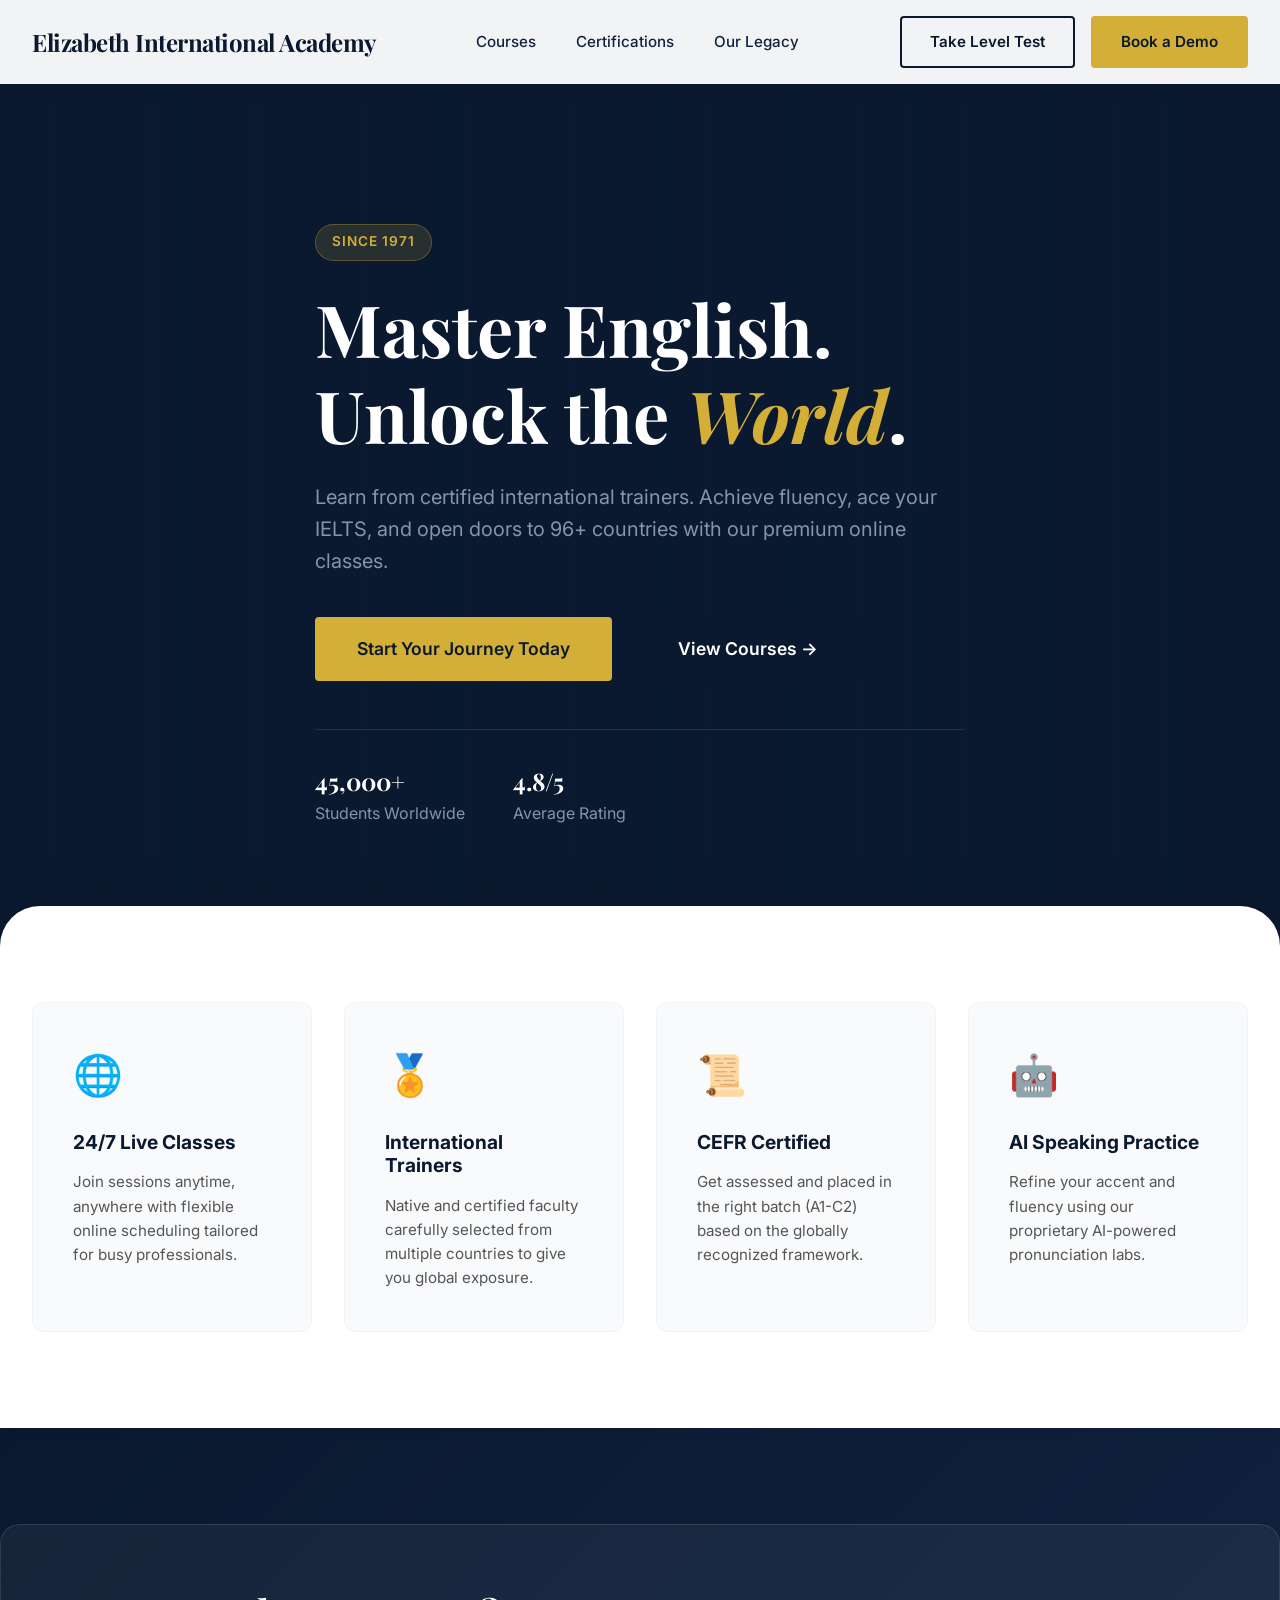
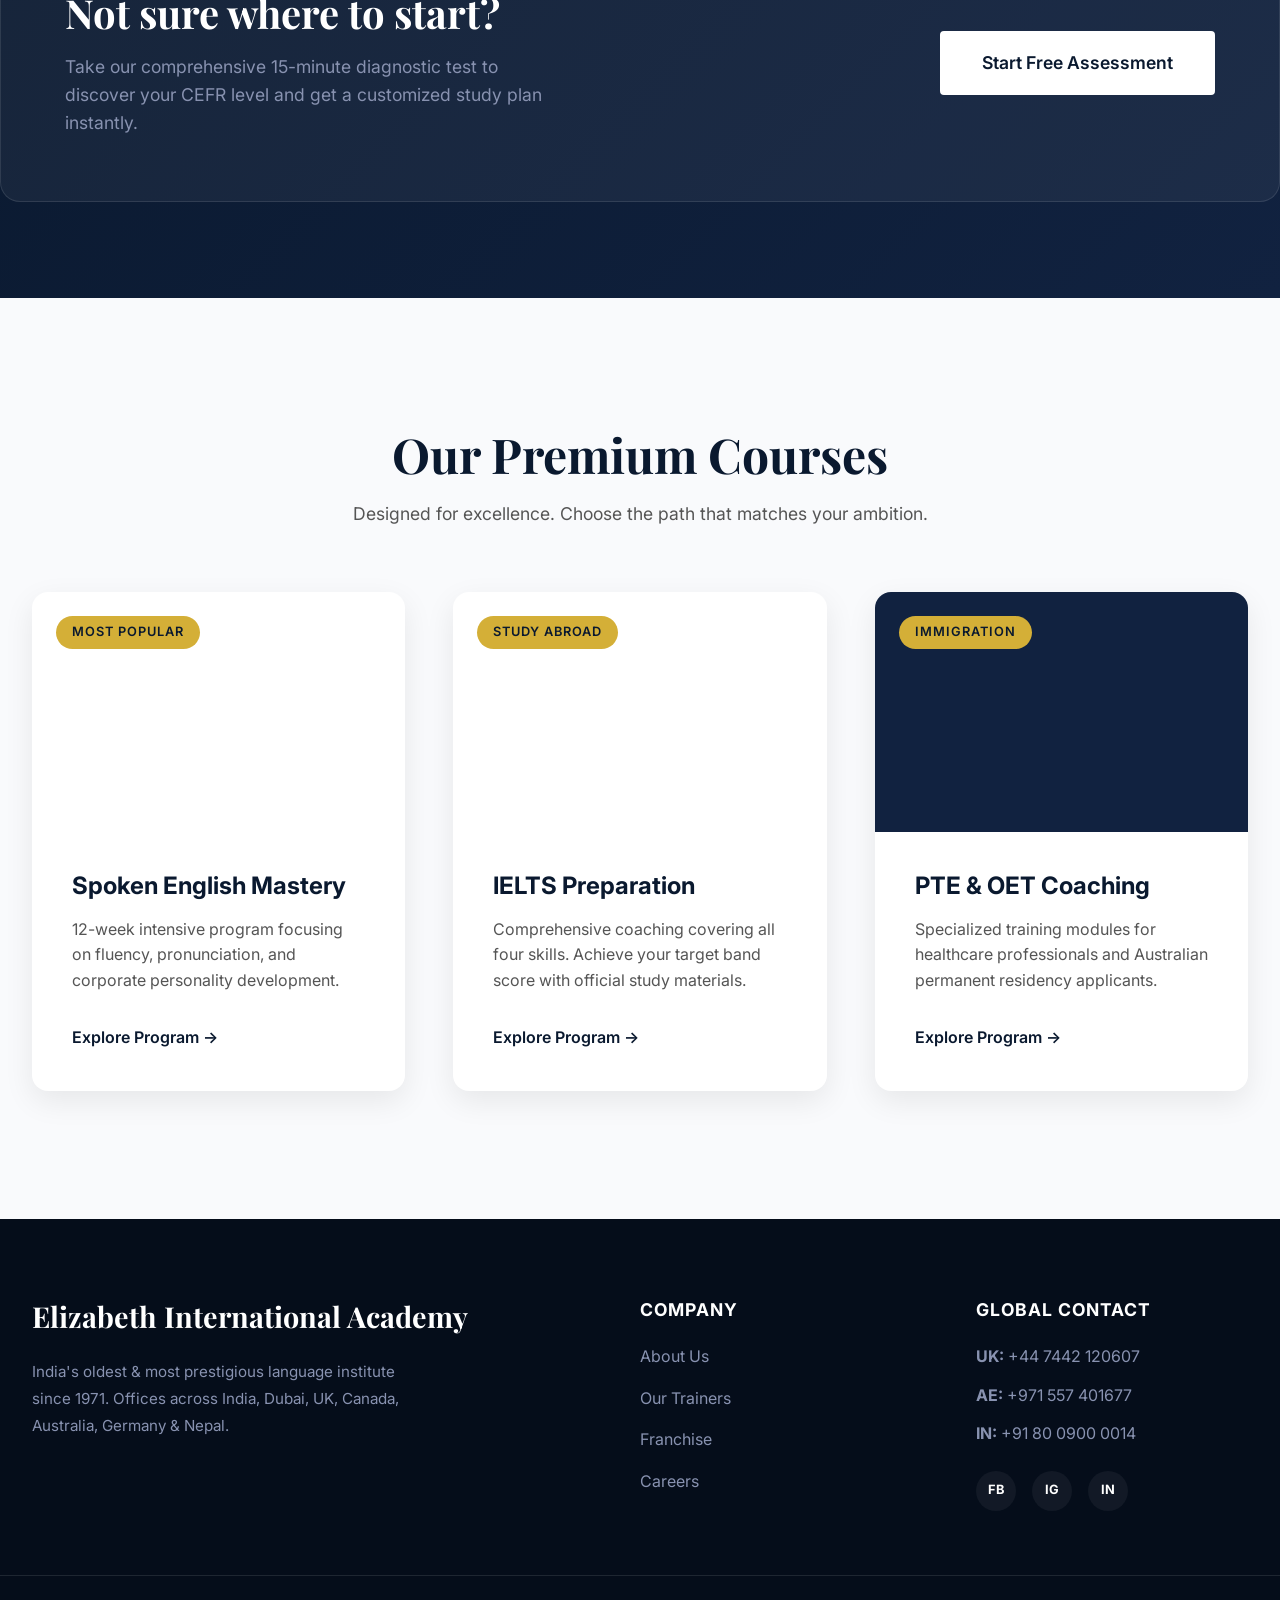
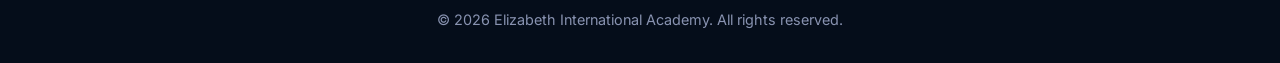
==== index.html @ a966bd49 "Add files via upload" ====
<!DOCTYPE html>
<html lang="en">
<head>
    <meta charset="UTF-8">
    <meta name="viewport" content="width=device-width, initial-scale=1.0">
    <title>Elizabeth International Academy - Premium Spoken English & IELTS</title>
    <meta name="description" content="Join India's oldest and finest language school chain since 1971. Prepare for IELTS, PTE, and spoken English with certified international trainers.">
    <link rel="preconnect" href="https://fonts.googleapis.com">
    <link rel="preconnect" href="https://fonts.gstatic.com" crossorigin>
    <link href="https://fonts.googleapis.com/css2?family=Inter:wght@400;500;600;700&family=Playfair+Display:ital,wght@0,600;0,700;1,600&display=swap" rel="stylesheet">
    <link rel="stylesheet" href="style.css">
</head>
<body>
    <!-- Navigation -->
    <header id="main-header" class="header">
        <div class="container nav-container">
            <div class="logo">
                <img src="assets/images/logo.jpeg" alt="Elizabeth International Academy Logo" class="brand-logo" onerror="this.style.display='none'">
                <h1>Elizabeth International Academy</h1>
            </div>
            <nav class="main-nav">
                <ul>
                    <li><a href="#courses">Courses</a></li>
                    <li><a href="#certifications">Certifications</a></li>
                    <li><a href="#about">Our Legacy</a></li>
                </ul>
            </nav>
            <div class="nav-actions">
                <a href="#level-test" class="btn btn-outline">Take Level Test</a>
                <a href="#book-demo" class="btn btn-primary">Book a Demo</a>
                <button class="mobile-toggle" id="mobile-toggle" aria-label="Toggle Menu">
                    <span></span><span></span><span></span>
                </button>
            </div>
        </div>
    </header>

    <!-- Hero Section -->
    <section class="hero" id="home">
        <div class="hero-bg"></div>
        <div class="container hero-content">
            <div class="hero-text-box">
                <span class="badge">Since 1971</span>
                <h2 class="hero-title">Master English.<br>Unlock the <em>World</em>.</h2>
                <p class="hero-subtitle">Learn from certified international trainers. Achieve fluency, ace your IELTS, and open doors to 96+ countries with our premium online classes.</p>
                <div class="hero-cta-group">
                    <a href="#book-demo" class="btn btn-primary btn-large">Start Your Journey Today</a>
                    <a href="#courses" class="btn btn-secondary btn-large">View Courses &rarr;</a>
                </div>
                <div class="hero-trust">
                    <div class="trust-item"><strong>45,000+</strong> Students Worldwide</div>
                    <div class="trust-item"><strong>4.8/5</strong> Average Rating</div>
                </div>
            </div>
        </div>
    </section>

    <!-- Features / Methodology -->
    <section class="features">
        <div class="container">
            <div class="features-grid">
                <div class="feature-card">
                    <div class="feature-icon">🌐</div>
                    <h3>24/7 Live Classes</h3>
                    <p>Join sessions anytime, anywhere with flexible online scheduling tailored for busy professionals.</p>
                </div>
                <div class="feature-card">
                    <div class="feature-icon">🏅</div>
                    <h3>International Trainers</h3>
                    <p>Native and certified faculty carefully selected from multiple countries to give you global exposure.</p>
                </div>
                <div class="feature-card">
                    <div class="feature-icon">📜</div>
                    <h3>CEFR Certified</h3>
                    <p>Get assessed and placed in the right batch (A1-C2) based on the globally recognized framework.</p>
                </div>
                <div class="feature-card">
                    <div class="feature-icon">🤖</div>
                    <h3>AI Speaking Practice</h3>
                    <p>Refine your accent and fluency using our proprietary AI-powered pronunciation labs.</p>
                </div>
            </div>
        </div>
    </section>

    <!-- Lead Funnel: Level Test -->
    <section class="funnel-section" id="level-test">
        <div class="container funnel-container">
            <div class="funnel-text">
                <h2>Not sure where to start?</h2>
                <p>Take our comprehensive 15-minute diagnostic test to discover your CEFR level and get a customized study plan instantly.</p>
            </div>
            <div class="funnel-action">
                <a href="#test" class="btn btn-white btn-large">Start Free Assessment</a>
            </div>
        </div>
    </section>

    <!-- Course Catalog -->
    <section class="courses" id="courses">
        <div class="container">
            <div class="section-header">
                <h2>Our Premium Courses</h2>
                <p>Designed for excellence. Choose the path that matches your ambition.</p>
            </div>
            <div class="course-grid">
                <!-- Course 1 -->
                <article class="course-card">
                    <div class="course-image pte-img">
                        <div class="course-tag">Most Popular</div>
                    </div>
                    <div class="course-content">
                        <h3>Spoken English Mastery</h3>
                        <p>12-week intensive program focusing on fluency, pronunciation, and corporate personality development.</p>
                        <a href="#enroll" class="course-link">Explore Program &rarr;</a>
                    </div>
                </article>
                <!-- Course 2 -->
                <article class="course-card">
                    <div class="course-image ielts-img">
                        <div class="course-tag">Study Abroad</div>
                    </div>
                    <div class="course-content">
                        <h3>IELTS Preparation</h3>
                        <p>Comprehensive coaching covering all four skills. Achieve your target band score with official study materials.</p>
                        <a href="#enroll" class="course-link">Explore Program &rarr;</a>
                    </div>
                </article>
                <!-- Course 3 -->
                <article class="course-card">
                    <div class="course-image" style="background-color: var(--color-navy-light);">
                        <div class="course-tag">Immigration</div>
                    </div>
                    <div class="course-content">
                        <h3>PTE & OET Coaching</h3>
                        <p>Specialized training modules for healthcare professionals and Australian permanent residency applicants.</p>
                        <a href="#enroll" class="course-link">Explore Program &rarr;</a>
                    </div>
                </article>
            </div>
        </div>
    </section>

    <!-- Footer -->
    <footer class="main-footer">
        <div class="container footer-grid">
            <div class="footer-brand">
                <img src="assets/images/logo.jpeg" alt="Elizabeth International Academy Logo" class="brand-logo footer-logo" onerror="this.style.display='none'">
                <h2>Elizabeth International Academy</h2>
                <p>India's oldest & most prestigious language institute since 1971. Offices across India, Dubai, UK, Canada, Australia, Germany & Nepal.</p>
            </div>
            <div class="footer-links">
                <h4>Company</h4>
                <ul>
                    <li><a href="#">About Us</a></li>
                    <li><a href="#">Our Trainers</a></li>
                    <li><a href="#">Franchise</a></li>
                    <li><a href="#">Careers</a></li>
                </ul>
            </div>
            <div class="footer-contact">
                <h4>Global Contact</h4>
                <p><strong>UK:</strong> +44 7442 120607</p>
                <p><strong>AE:</strong> +971 557 401677</p>
                <p><strong>IN:</strong> +91 80 0900 0014</p>
                <div class="social-links">
                    <a href="#" aria-label="Facebook">fb</a>
                    <a href="#" aria-label="Instagram">ig</a>
                    <a href="#" aria-label="LinkedIn">in</a>
                </div>
            </div>
        </div>
        <div class="container footer-bottom">
            <p>&copy; 2026 Elizabeth International Academy. All rights reserved.</p>
        </div>
    </footer>

    <script src="script.js"></script>
</body>
</html>
---- style.css ----
/* Design System & CSS Variables */
:root {
    /* Color Palette */
    --color-navy: #0A192F;
    --color-navy-light: #112240;
    --color-gold: #D4AF37;
    --color-gold-hover: #E5C354;
    --color-white: #FFFFFF;
    --color-offwhite: #F9FAFC;
    --color-gray: #8892B0;
    --color-text: #333333;
    
    /* Typography */
    --font-heading: 'Playfair Display', serif;
    --font-body: 'Inter', sans-serif;
    
    /* Effects */
    --shadow-soft: 0 10px 30px rgba(0, 0, 0, 0.08);
    --shadow-hover: 0 20px 40px rgba(0, 0, 0, 0.12);
    --transition: all 0.3s cubic-bezier(0.25, 0.8, 0.25, 1);
}

/* Reset */
* { margin: 0; padding: 0; box-sizing: border-box; }

html { scroll-behavior: smooth; }

body {
    font-family: var(--font-body);
    color: var(--color-text);
    background-color: var(--color-offwhite);
    line-height: 1.6;
    overflow-x: hidden;
}

h1, h2, h3, h4 {
    font-family: var(--font-heading);
    color: var(--color-navy);
    line-height: 1.2;
}

ul { list-style: none; }
a { text-decoration: none; color: inherit; transition: var(--transition); }

.container {
    max-width: 1280px;
    margin: 0 auto;
    padding: 0 2rem;
}

/* Utilities */
.btn {
    display: inline-block;
    padding: 0.75rem 1.75rem;
    font-weight: 600;
    font-size: 0.95rem;
    border-radius: 4px;
    cursor: pointer;
    text-align: center;
    transition: var(--transition);
}

.btn-primary { background-color: var(--color-gold); color: var(--color-navy); border: 2px solid var(--color-gold); }
.btn-primary:hover { background-color: var(--color-gold-hover); transform: translateY(-2px); box-shadow: 0 6px 15px rgba(212, 175, 55, 0.3); }

.btn-outline { background: transparent; color: var(--color-navy); border: 2px solid var(--color-navy); }
.btn-outline:hover { background: var(--color-navy); color: var(--color-white); }

.btn-secondary { background: var(--color-navy); color: var(--color-white); border: 2px solid var(--color-navy); }
.btn-secondary:hover { background: var(--color-navy-light); transform: translateY(-2px); }

.btn-white { background: var(--color-white); color: var(--color-navy); border: 2px solid var(--color-white); }
.btn-white:hover { background: transparent; color: var(--color-white); }

.btn-large { padding: 1rem 2.5rem; font-size: 1.1rem; }

span.dot { color: var(--color-gold); }

/* Header */
.header {
    background-color: rgba(255, 255, 255, 0.95);
    backdrop-filter: blur(10px);
    position: fixed;
    width: 100%;
    top: 0;
    z-index: 1000;
    box-shadow: 0 2px 20px rgba(0,0,0,0.05);
    padding: 1rem 0;
    transition: var(--transition);
}

.header.scrolled { padding: 0.5rem 0; }

.nav-container { display: flex; justify-content: space-between; align-items: center; }
.logo { display: flex; align-items: center; gap: 10px; }
.brand-logo { max-height: 50px; width: auto; object-fit: contain; }
.logo h1 { font-size: 1.5rem; font-family: var(--font-heading); margin: 0; letter-spacing: -0.5px;}

.footer-logo { max-height: 60px; margin-bottom: 1rem; filter: brightness(0) invert(1); }


.main-nav ul { display: flex; gap: 2.5rem; }
.main-nav a { font-weight: 500; font-size: 0.95rem; color: var(--color-navy-light); position: relative; }
.main-nav a::after {
    content: ''; position: absolute; bottom: -5px; left: 0; width: 0; height: 2px;
    background-color: var(--color-gold); transition: var(--transition);
}
.main-nav a:hover::after { width: 100%; }

.nav-actions { display: flex; gap: 1rem; align-items: center; }
.mobile-toggle { display: none; background: none; border: none; flex-direction: column; gap: 5px; cursor: pointer; }
.mobile-toggle span { width: 25px; height: 3px; background: var(--color-navy); transition: var(--transition); }

/* Hero */
.hero {
    position: relative;
    padding: 14rem 0 8rem;
    min-height: 90vh;
    display: flex;
    align-items: center;
    background-color: var(--color-navy);
}

.hero-bg {
    position: absolute;
    top: 0; left: 0; width: 100%; height: 100%;
    /* Dynamically loaded using the generated artifact */
    background-image: linear-gradient(to right, rgba(10, 25, 47, 0.95) 0%, rgba(10, 25, 47, 0.7) 50%, rgba(10, 25, 47, 0.2) 100%), url('./assets/images/hero_background_1775145814451.png');
    background-size: cover;
    background-position: center;
    z-index: 0;
}

.hero-content { position: relative; z-index: 1; }
.hero-text-box { max-width: 650px; }

.badge {
    display: inline-block;
    padding: 0.4rem 1rem;
    background-color: rgba(212, 175, 55, 0.15);
    color: var(--color-gold);
    border-radius: 50px;
    font-size: 0.85rem;
    font-weight: 600;
    letter-spacing: 1px;
    text-transform: uppercase;
    margin-bottom: 1.5rem;
    border: 1px solid rgba(212, 175, 55, 0.3);
}

.hero-title {
    font-size: 4.5rem;
    color: var(--color-white);
    margin-bottom: 1.5rem;
}
.hero-title em { color: var(--color-gold); font-style: italic; }

.hero-subtitle {
    font-size: 1.25rem;
    color: var(--color-gray);
    margin-bottom: 2.5rem;
    font-weight: 400;
}

.hero-cta-group { display: flex; gap: 1.5rem; margin-bottom: 3rem; }

.hero-trust {
    display: flex; gap: 3rem;
    border-top: 1px solid rgba(255,255,255,0.1);
    padding-top: 2rem;
    color: var(--color-gray);
}
.hero-trust strong { color: var(--color-white); font-size: 1.5rem; display: block; font-family: var(--font-heading); }

/* Features */
.features { padding: 6rem 0; background-color: var(--color-white); position: relative; z-index: 2; margin-top: -3rem; border-top-left-radius: 40px; border-top-right-radius: 40px; box-shadow: 0 -20px 40px rgba(0,0,0,0.05); }

.features-grid { display: grid; grid-template-columns: repeat(auto-fit, minmax(260px, 1fr)); gap: 2rem; }

.feature-card {
    padding: 2.5rem;
    border-radius: 12px;
    background: var(--color-offwhite);
    transition: var(--transition);
    border: 1px solid rgba(0,0,0,0.03);
}
.feature-card:hover { transform: translateY(-10px); box-shadow: var(--shadow-hover); background: var(--color-white); }
.feature-icon { font-size: 2.5rem; margin-bottom: 1.5rem; }
.feature-card h3 { font-family: var(--font-body); font-size: 1.2rem; margin-bottom: 1rem; }
.feature-card p { color: #555; font-size: 0.95rem; }

/* Lead Funnel */
.funnel-section {
    background: linear-gradient(135deg, var(--color-navy) 0%, var(--color-navy-light) 100%);
    padding: 6rem 0;
    color: var(--color-white);
}
.funnel-container {
    display: flex; justify-content: space-between; align-items: center;
    background: rgba(255,255,255,0.05); padding: 4rem; border-radius: 20px;
    border: 1px solid rgba(255,255,255,0.1);
}
.funnel-text h2 { color: var(--color-white); font-size: 2.5rem; margin-bottom: 1rem; }
.funnel-text p { color: var(--color-gray); font-size: 1.1rem; max-width: 500px; }

/* Courses */
.courses { padding: 8rem 0; }
.section-header { text-align: center; margin-bottom: 4rem; max-width: 600px; margin-left: auto; margin-right: auto;}
.section-header h2 { font-size: 3rem; margin-bottom: 1rem; }
.section-header p { color: #555; font-size: 1.1rem; }

.course-grid { display: grid; grid-template-columns: repeat(auto-fit, minmax(340px, 1fr)); gap: 3rem; }

.course-card {
    background: var(--color-white); border-radius: 16px; overflow: hidden;
    box-shadow: var(--shadow-soft); transition: var(--transition);
    display: flex; flex-direction: column;
}
.course-card:hover { transform: translateY(-10px); box-shadow: var(--shadow-hover); }

.course-image {
    height: 240px; background-size: cover; background-position: center;
    position: relative;
}
.ielts-img { background-image: url('./assets/images/course_ielts_1775145860588.png'); }
.pte-img { background-image: url('./assets/images/course_pte_1775145916869.png'); }

.course-tag {
    position: absolute; top: 1.5rem; left: 1.5rem;
    background: var(--color-gold); color: var(--color-navy); font-weight: 600; font-size: 0.8rem;
    padding: 0.4rem 1rem; border-radius: 50px; text-transform: uppercase; letter-spacing: 1px;
}

.course-content { padding: 2.5rem; display: flex; flex-direction: column; flex-grow: 1; }
.course-content h3 { font-family: var(--font-body); font-size: 1.5rem; margin-bottom: 1rem; }
.course-content p { color: #555; margin-bottom: 2rem; flex-grow: 1; }
.course-link { font-weight: 600; color: var(--color-navy); display: inline-flex; align-items: center; gap: 0.5rem; }
.course-link:hover { color: var(--color-gold); }

/* Footer */
.main-footer { background-color: #050d1a; color: var(--color-gray); padding: 5rem 0 2rem; }
.footer-grid { display: grid; grid-template-columns: 2fr 1fr 1fr; gap: 4rem; margin-bottom: 4rem; }
.footer-brand h2 { color: var(--color-white); margin-bottom: 1.5rem; font-size: 1.8rem; }
.footer-brand p { font-size: 0.95rem; line-height: 1.8; max-width: 400px; }

.footer-links h4, .footer-contact h4 { color: var(--color-white); font-family: var(--font-body); font-size: 1.1rem; margin-bottom: 1.5rem; text-transform: uppercase; letter-spacing: 1px; }
.footer-links li { margin-bottom: 1rem; }
.footer-links a:hover { color: var(--color-white); }
.footer-contact p { margin-bottom: 0.8rem; }
.social-links { display: flex; gap: 1rem; margin-top: 1.5rem; }
.social-links a { display: flex; width: 40px; height: 40px; border-radius: 50%; background: rgba(255,255,255,0.05); align-items: center; justify-content: center; text-transform: uppercase; font-size: 0.8rem; font-weight: bold; color: var(--color-white); transition: var(--transition);}
.social-links a:hover { background: var(--color-gold); color: var(--color-navy); }

.footer-bottom { border-top: 1px solid rgba(255,255,255,0.1); padding-top: 2rem; text-align: center; font-size: 0.9rem; }

/* Responsive */
@media (max-width: 900px) {
    .nav-container .main-nav, .nav-actions .btn-outline { display: none; }
    .mobile-toggle { display: flex; }
    .hero-title { font-size: 3rem; }
    .hero { padding: 10rem 0 6rem; }
    .funnel-container { flex-direction: column; text-align: center; gap: 2rem; }
    .footer-grid { grid-template-columns: 1fr; gap: 2rem; }
}
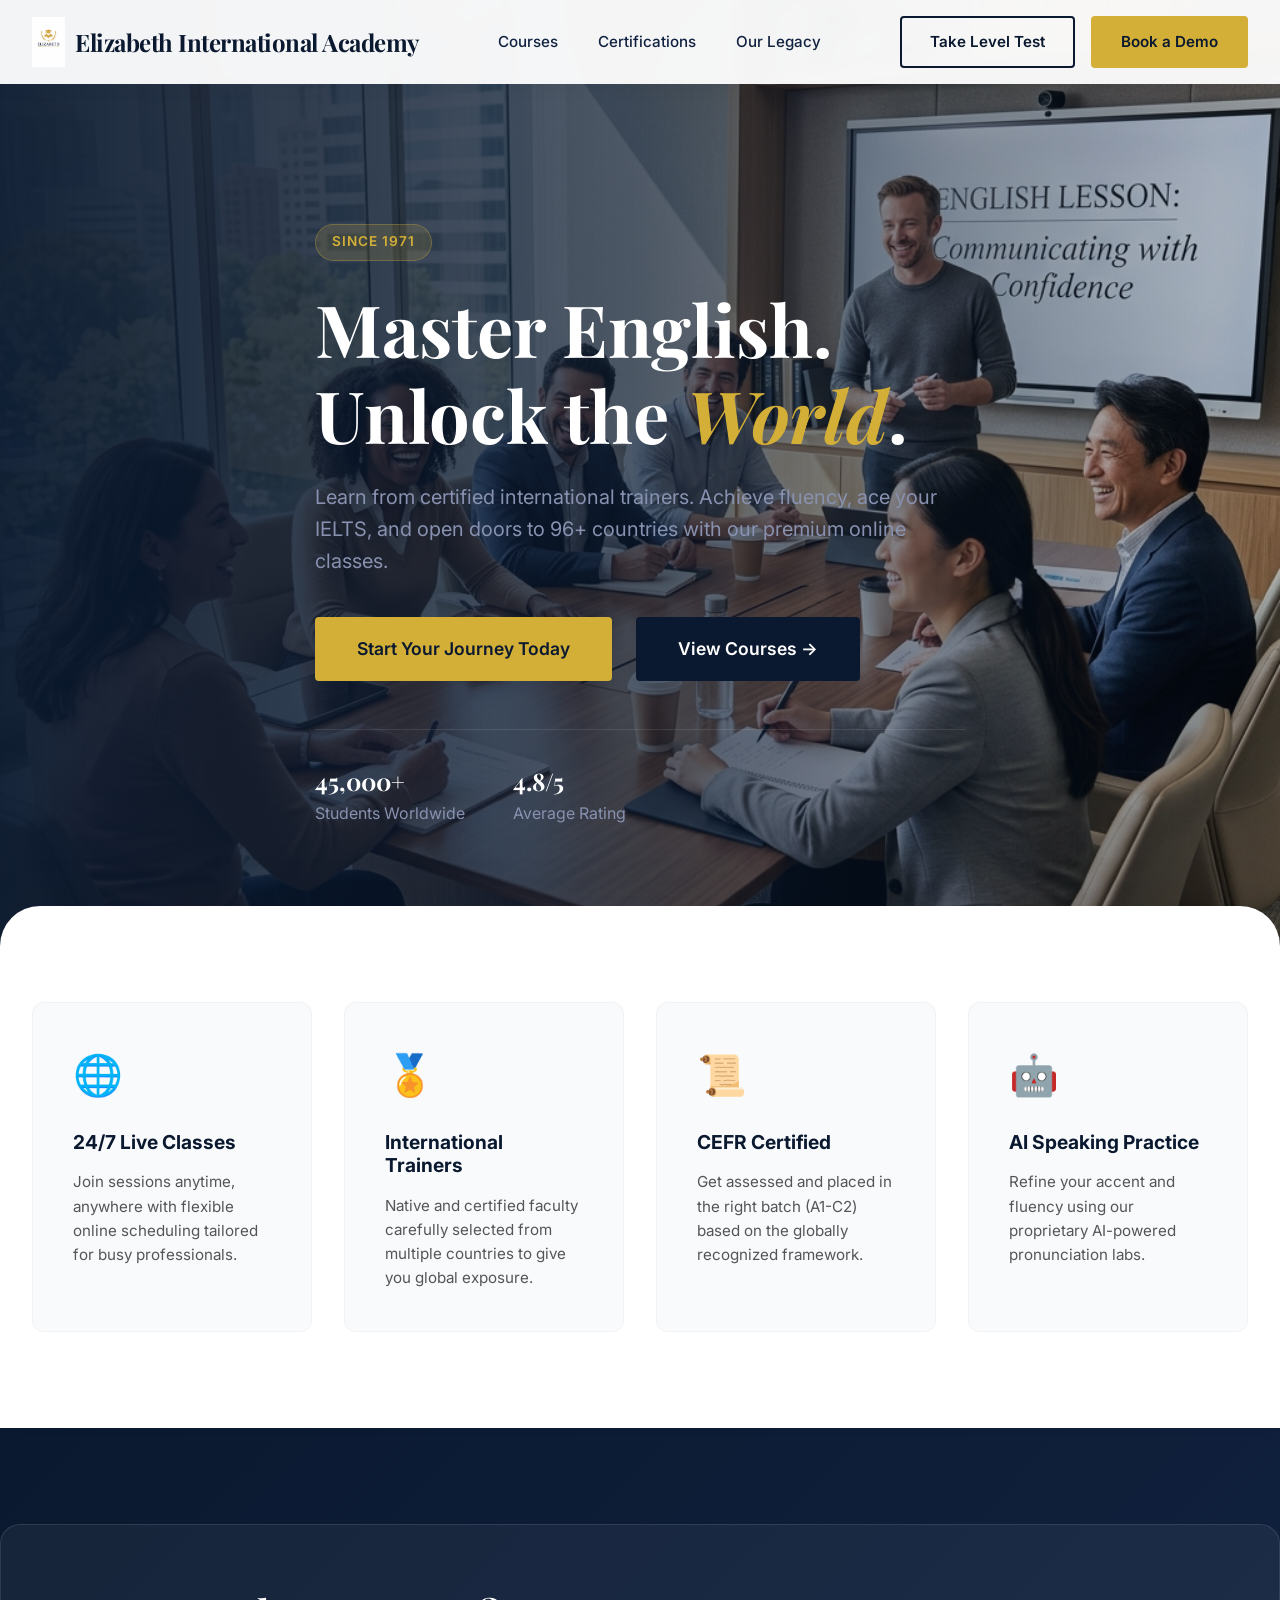
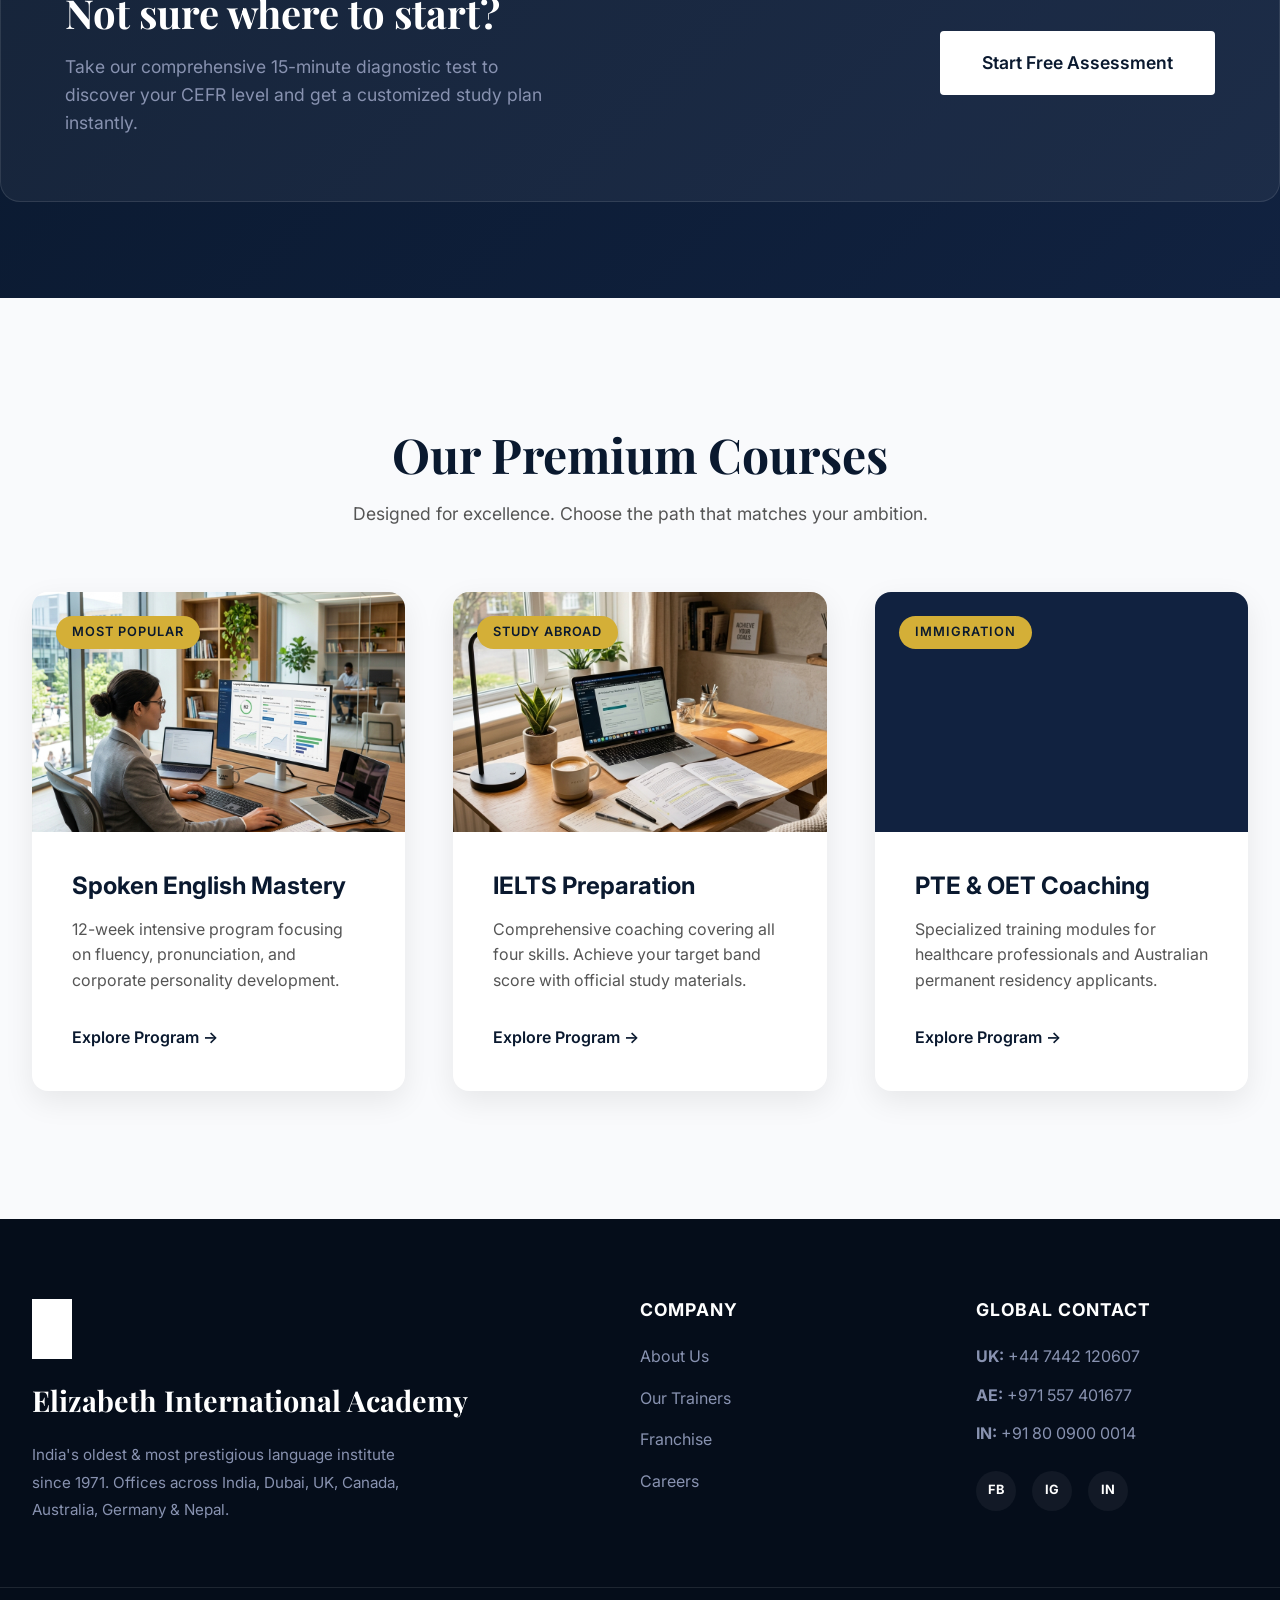
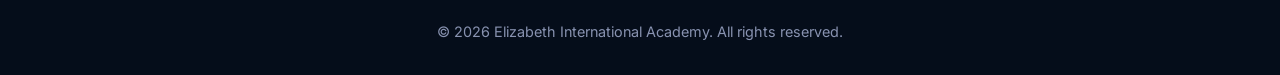
==== commit 2e05c555: "Add files via upload" ====
--- a/index.html
+++ b/index.html
@@ -175,6 +175,45 @@
         </div>
     </footer>
 
+    <!-- Book a Demo Modal -->
+    <div id="demo-modal" class="modal-overlay">
+        <div class="modal-content">
+            <button class="close-modal">&times;</button>
+            <h2>Book a Free Demo</h2>
+            <p>Fill out the form below and our academic counselors will contact you to schedule your free demo class.</p>
+            <!-- Form handled via Formspree/Web3Forms -->
+            <form action="https://api.web3forms.com/submit" method="POST" class="demo-form">
+                <!-- Replace 'YOUR_ACCESS_KEY_HERE' with your actual Web3Forms access key -->
+                <input type="hidden" name="access_key" value="YOUR_ACCESS_KEY_HERE">
+                <input type="hidden" name="subject" value="New Demo Booking - Elizabeth International Academy">
+                <input type="hidden" name="redirect" value="https://web3forms.com/success">
+
+                <div class="form-group">
+                    <label for="name">Full Name</label>
+                    <input type="text" id="name" name="name" required placeholder="John Doe">
+                </div>
+                <div class="form-group">
+                    <label for="email">Email Address</label>
+                    <input type="email" id="email" name="email" required placeholder="john@example.com">
+                </div>
+                <div class="form-group">
+                    <label for="phone">Phone Number</label>
+                    <input type="tel" id="phone" name="phone" required placeholder="+1 234 567 8900">
+                </div>
+                <div class="form-group">
+                    <label for="course">Interested Course</label>
+                    <select id="course" name="course" required>
+                        <option value="">Select a course...</option>
+                        <option value="Spoken English">Spoken English Mastery</option>
+                        <option value="IELTS">IELTS Preparation</option>
+                        <option value="PTE">PTE & OET Coaching</option>
+                    </select>
+                </div>
+                <button type="submit" class="btn btn-primary btn-full">Submit Request</button>
+            </form>
+        </div>
+    </div>
+
     <script src="script.js"></script>
 </body>
 </html>
--- a/style.css
+++ b/style.css
@@ -262,3 +262,37 @@
     .funnel-container { flex-direction: column; text-align: center; gap: 2rem; }
     .footer-grid { grid-template-columns: 1fr; gap: 2rem; }
 }
+
+/* Modal Styling */
+.modal-overlay {
+    position: fixed; top: 0; left: 0; right: 0; bottom: 0;
+    background-color: rgba(10, 25, 47, 0.85);
+    display: flex; align-items: center; justify-content: center;
+    z-index: 2000; opacity: 0; visibility: hidden;
+    transition: var(--transition); backdrop-filter: blur(5px);
+}
+.modal-overlay.active { opacity: 1; visibility: visible; }
+.modal-content {
+    background: var(--color-white); width: 90%; max-width: 500px;
+    border-radius: 12px; padding: 2.5rem; position: relative;
+    transform: translateY(20px); transition: transform 0.3s ease;
+    box-shadow: 0 25px 50px rgba(0,0,0,0.25);
+}
+.modal-overlay.active .modal-content { transform: translateY(0); }
+.close-modal {
+    position: absolute; top: 15px; right: 20px;
+    background: none; border: none; font-size: 2rem;
+    color: var(--color-gray); cursor: pointer; line-height: 1;
+}
+.close-modal:hover { color: var(--color-navy); }
+.modal-content h2 { margin-bottom: 0.5rem; font-size: 1.8rem; }
+.modal-content p { color: #555; margin-bottom: 1.5rem; font-size: 0.95rem; }
+.demo-form .form-group { margin-bottom: 1.2rem; }
+.demo-form label { display: block; margin-bottom: 0.4rem; font-weight: 600; font-size: 0.9rem; color: var(--color-navy-light); }
+.demo-form input, .demo-form select {
+    width: 100%; padding: 0.8rem 1rem; border: 1px solid #ddd;
+    border-radius: 6px; font-family: inherit; font-size: 1rem;
+    transition: border-color 0.2s;
+}
+.demo-form input:focus, .demo-form select:focus { outline: none; border-color: var(--color-gold); }
+.btn-full { width: 100%; margin-top: 1rem; font-size: 1.1rem; }
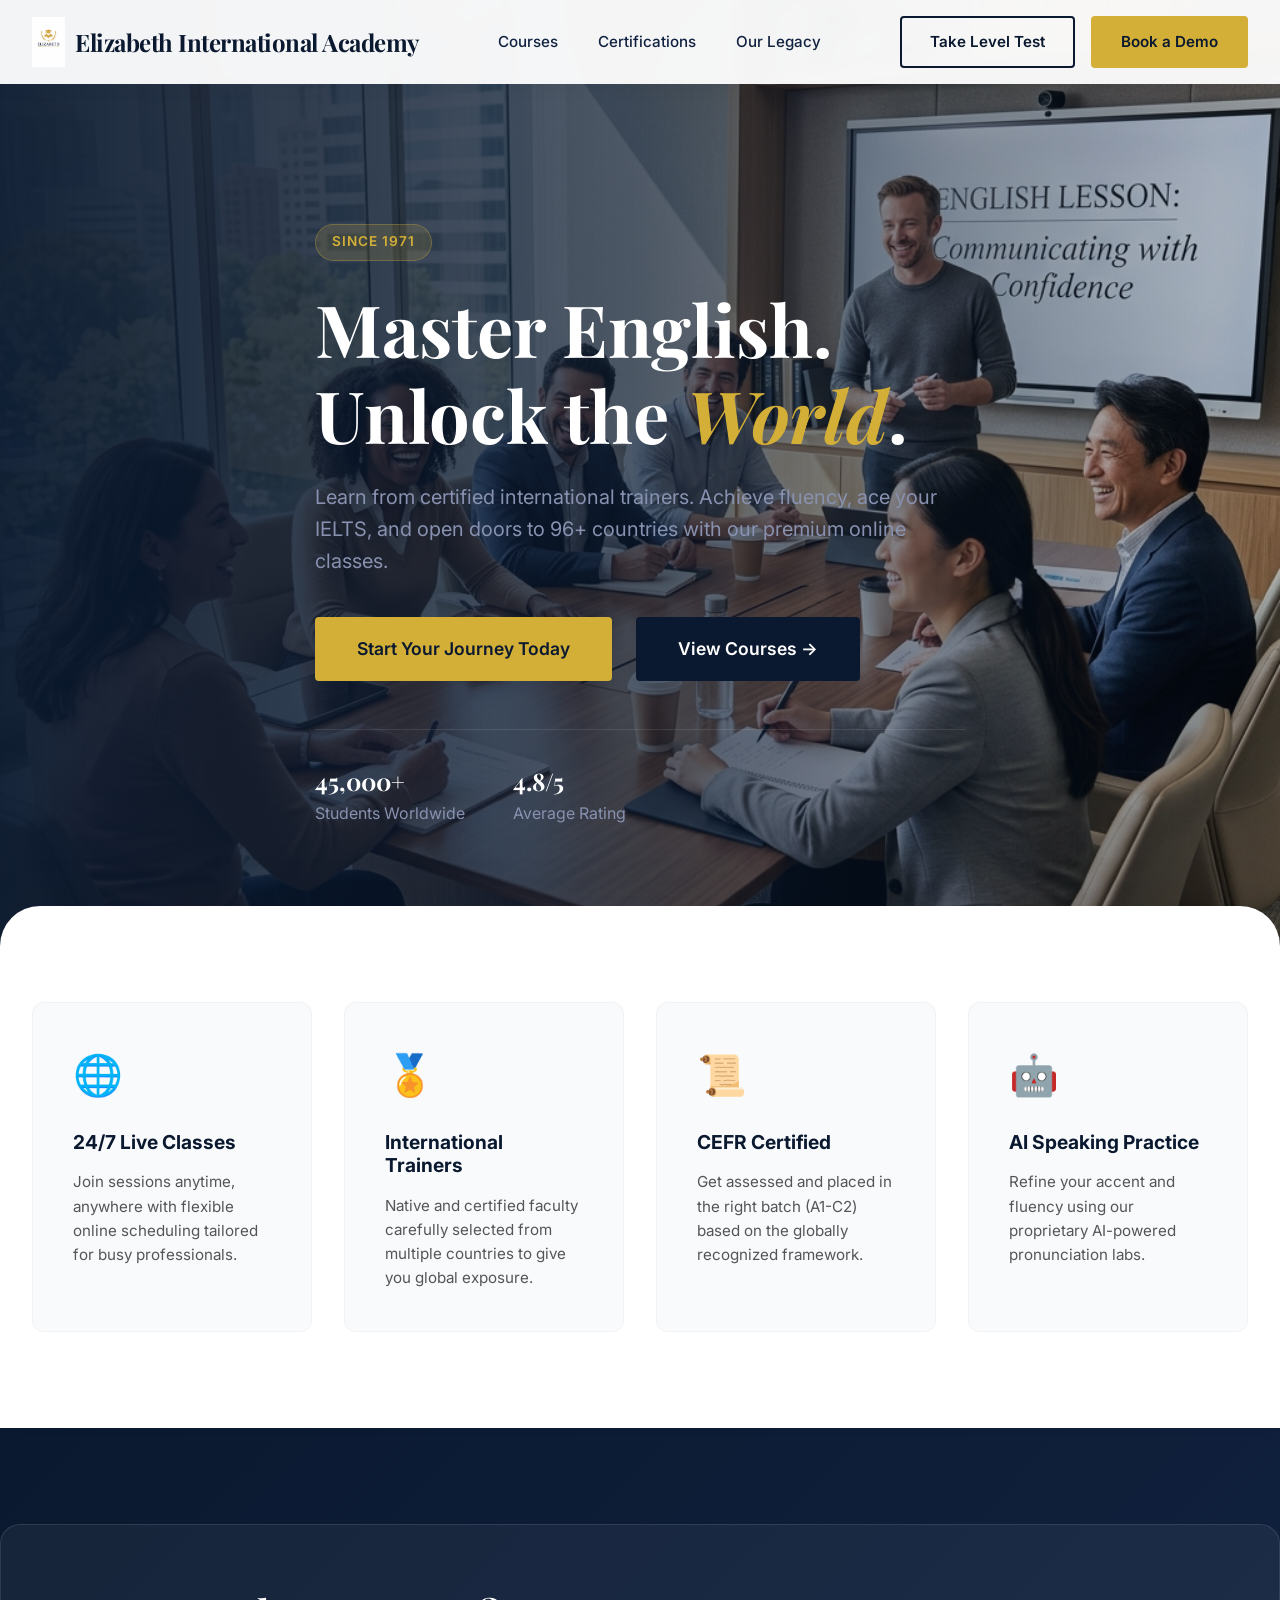
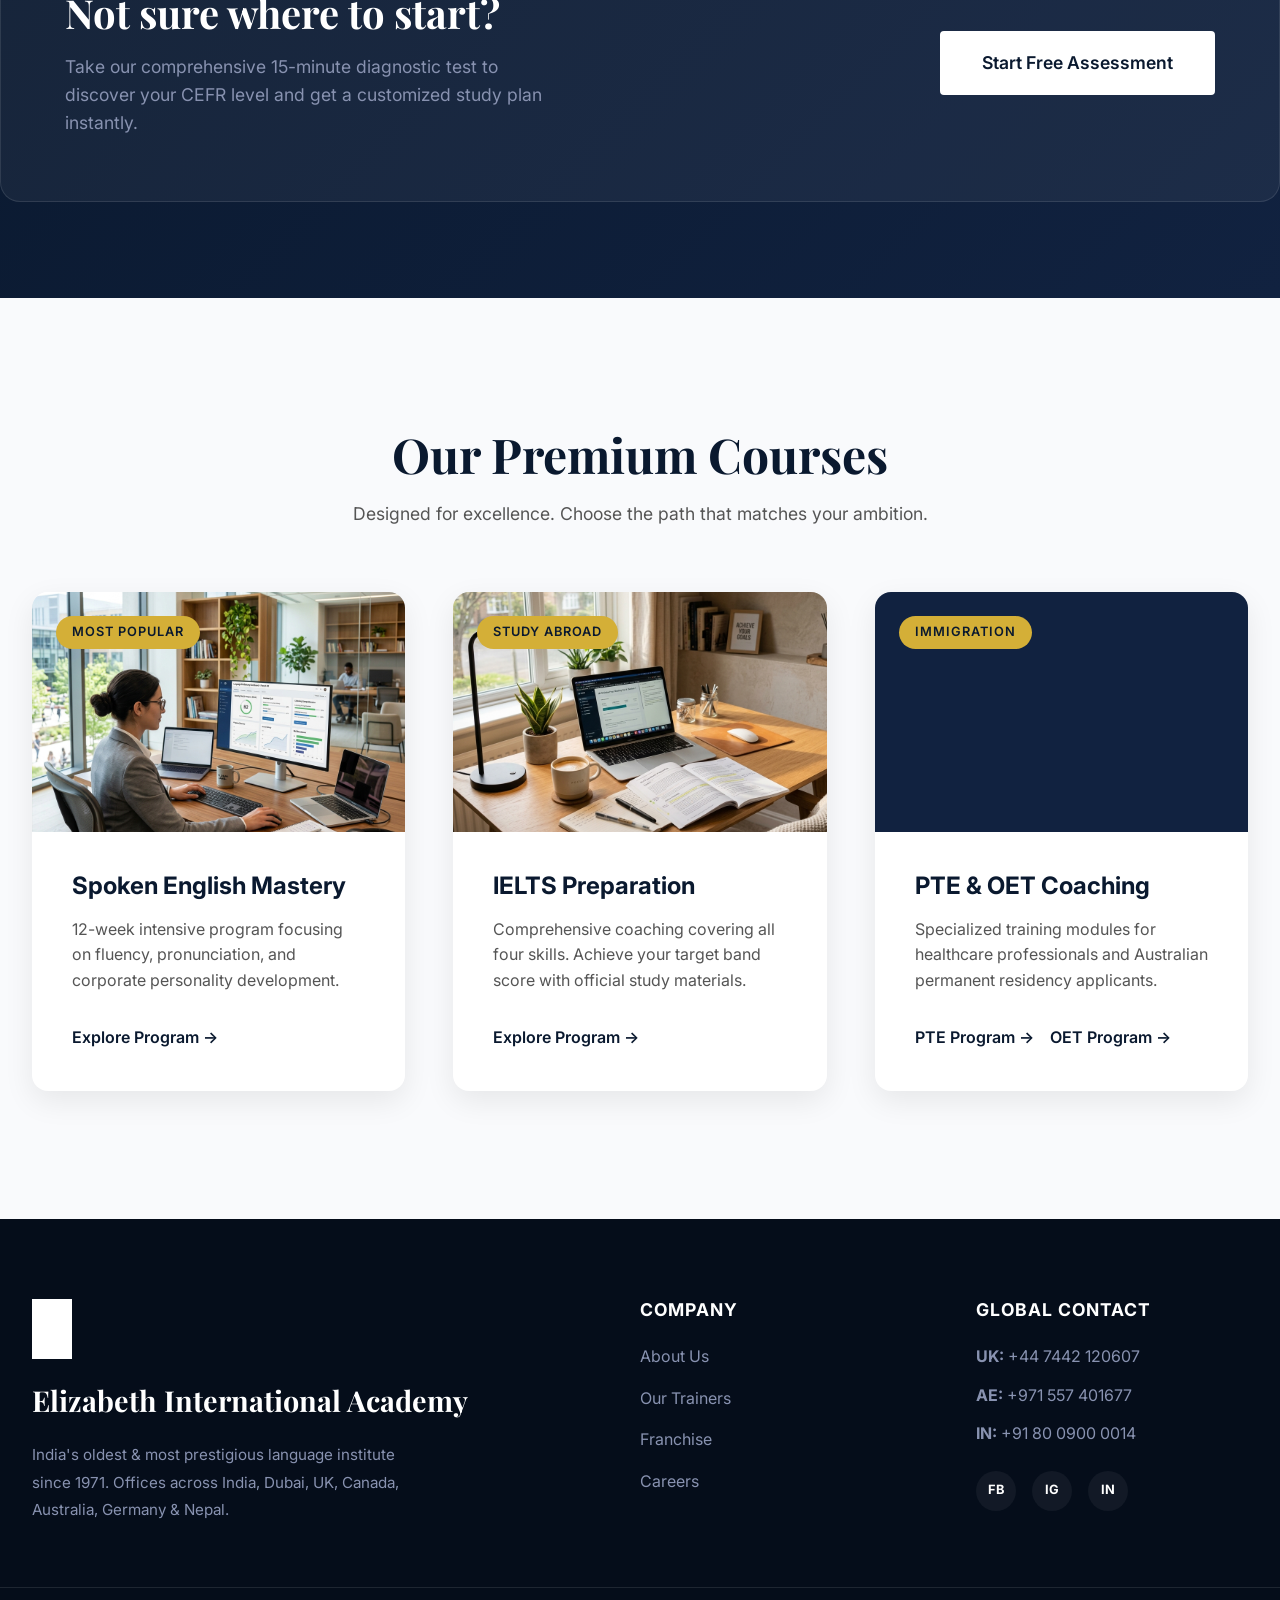
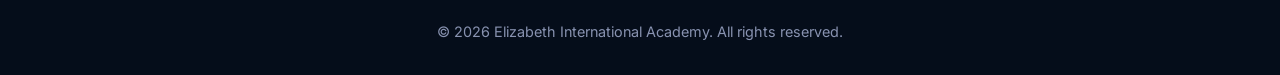
==== commit 89615a90: "Add files via upload" ====
--- a/index.html
+++ b/index.html
@@ -112,7 +112,7 @@
                     <div class="course-content">
                         <h3>Spoken English Mastery</h3>
                         <p>12-week intensive program focusing on fluency, pronunciation, and corporate personality development.</p>
-                        <a href="#enroll" class="course-link">Explore Program &rarr;</a>
+                        <a href="course-spoken.html" class="course-link">Explore Program &rarr;</a>
                     </div>
                 </article>
                 <!-- Course 2 -->
@@ -123,7 +123,7 @@
                     <div class="course-content">
                         <h3>IELTS Preparation</h3>
                         <p>Comprehensive coaching covering all four skills. Achieve your target band score with official study materials.</p>
-                        <a href="#enroll" class="course-link">Explore Program &rarr;</a>
+                        <a href="course-ielts.html" class="course-link">Explore Program &rarr;</a>
                     </div>
                 </article>
                 <!-- Course 3 -->
@@ -134,7 +134,10 @@
                     <div class="course-content">
                         <h3>PTE & OET Coaching</h3>
                         <p>Specialized training modules for healthcare professionals and Australian permanent residency applicants.</p>
-                        <a href="#enroll" class="course-link">Explore Program &rarr;</a>
+                        <div style="display:flex; gap:1rem;">
+                            <a href="course-pte.html" class="course-link">PTE Program &rarr;</a>
+                            <a href="course-oet.html" class="course-link">OET Program &rarr;</a>
+                        </div>
                     </div>
                 </article>
             </div>
--- a/style.css
+++ b/style.css
@@ -296,3 +296,38 @@
 }
 .demo-form input:focus, .demo-form select:focus { outline: none; border-color: var(--color-gold); }
 .btn-full { width: 100%; margin-top: 1rem; font-size: 1.1rem; }
+
+/* Course Detail Page Specific Styles */
+.course-detail-hero {
+    background: linear-gradient(135deg, var(--color-navy) 0%, var(--color-navy-light) 100%);
+    padding: 12rem 0 6rem; color: var(--color-white); text-align: center;
+}
+.course-detail-hero h1 { color: var(--color-white); font-size: 3.5rem; margin-bottom: 1rem; }
+.course-meta { display: flex; justify-content: center; gap: 2rem; flex-wrap: wrap; margin-top: 2rem; }
+.meta-tag { background: rgba(255,255,255,0.1); padding: 0.5rem 1.2rem; border-radius: 50px; font-size: 0.9rem; font-weight: 500;}
+
+.course-content-section { padding: 5rem 0; }
+.course-layout-grid { display: grid; grid-template-columns: 2fr 1fr; gap: 4rem; }
+
+.content-card { background: var(--color-white); padding: 3rem; border-radius: 12px; box-shadow: var(--shadow-soft); margin-bottom: 3rem; border: 1px solid rgba(0,0,0,0.05); }
+.content-card h2 { margin-bottom: 2rem; font-size: 2rem; border-bottom: 2px solid var(--color-offwhite); padding-bottom: 1rem; }
+
+.highlights-grid { display: grid; grid-template-columns: repeat(auto-fit, minmax(250px, 1fr)); gap: 1.5rem; }
+.highlight-item { display: flex; align-items: flex-start; gap: 1rem; }
+.check-icon { color: #28a745; font-size: 1.5rem; margin-top: -2px; }
+.highlight-item h4 { margin-top: 0; margin-bottom: 0.3rem; font-family: var(--font-body); font-size: 1.1rem; }
+
+.timeline-list { border-left: 2px solid var(--color-gold); padding-left: 2rem; margin-left: 1rem; position: relative; }
+.timeline-item { position: relative; margin-bottom: 2rem; }
+.timeline-item::before {
+    content: ''; position: absolute; left: -2.65rem; top: 0.3rem; height: 18px; width: 18px;
+    background: var(--color-gold); border-radius: 50%; border: 4px solid var(--color-white); box-shadow: 0 0 0 2px var(--color-gold);
+}
+.timeline-item h4 { font-size: 1.2rem; margin-bottom: 0.5rem; font-family: var(--font-body); }
+.timeline-item p { color: #555; }
+
+/* Responsive adjustments */
+@media (max-width: 900px) {
+    .course-layout-grid { grid-template-columns: 1fr; }
+    .course-detail-hero h1 { font-size: 2.5rem; }
+}
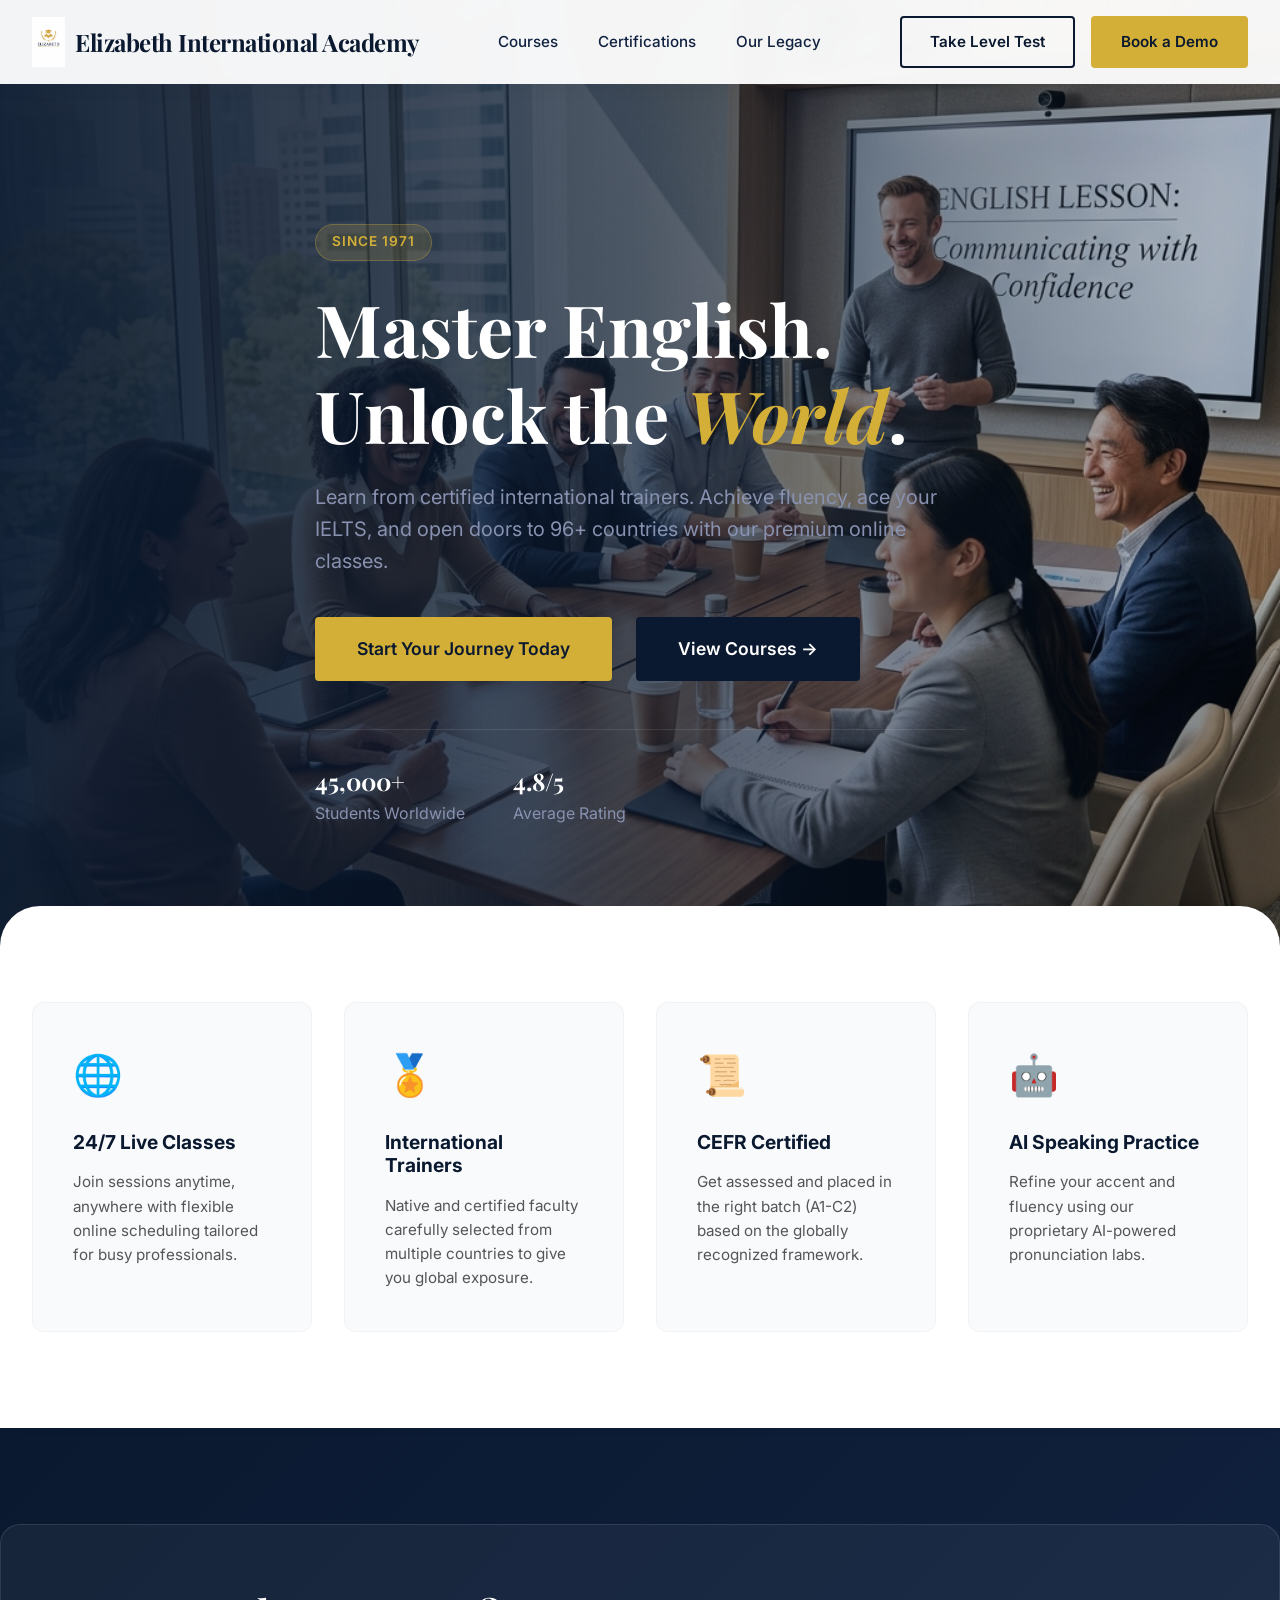
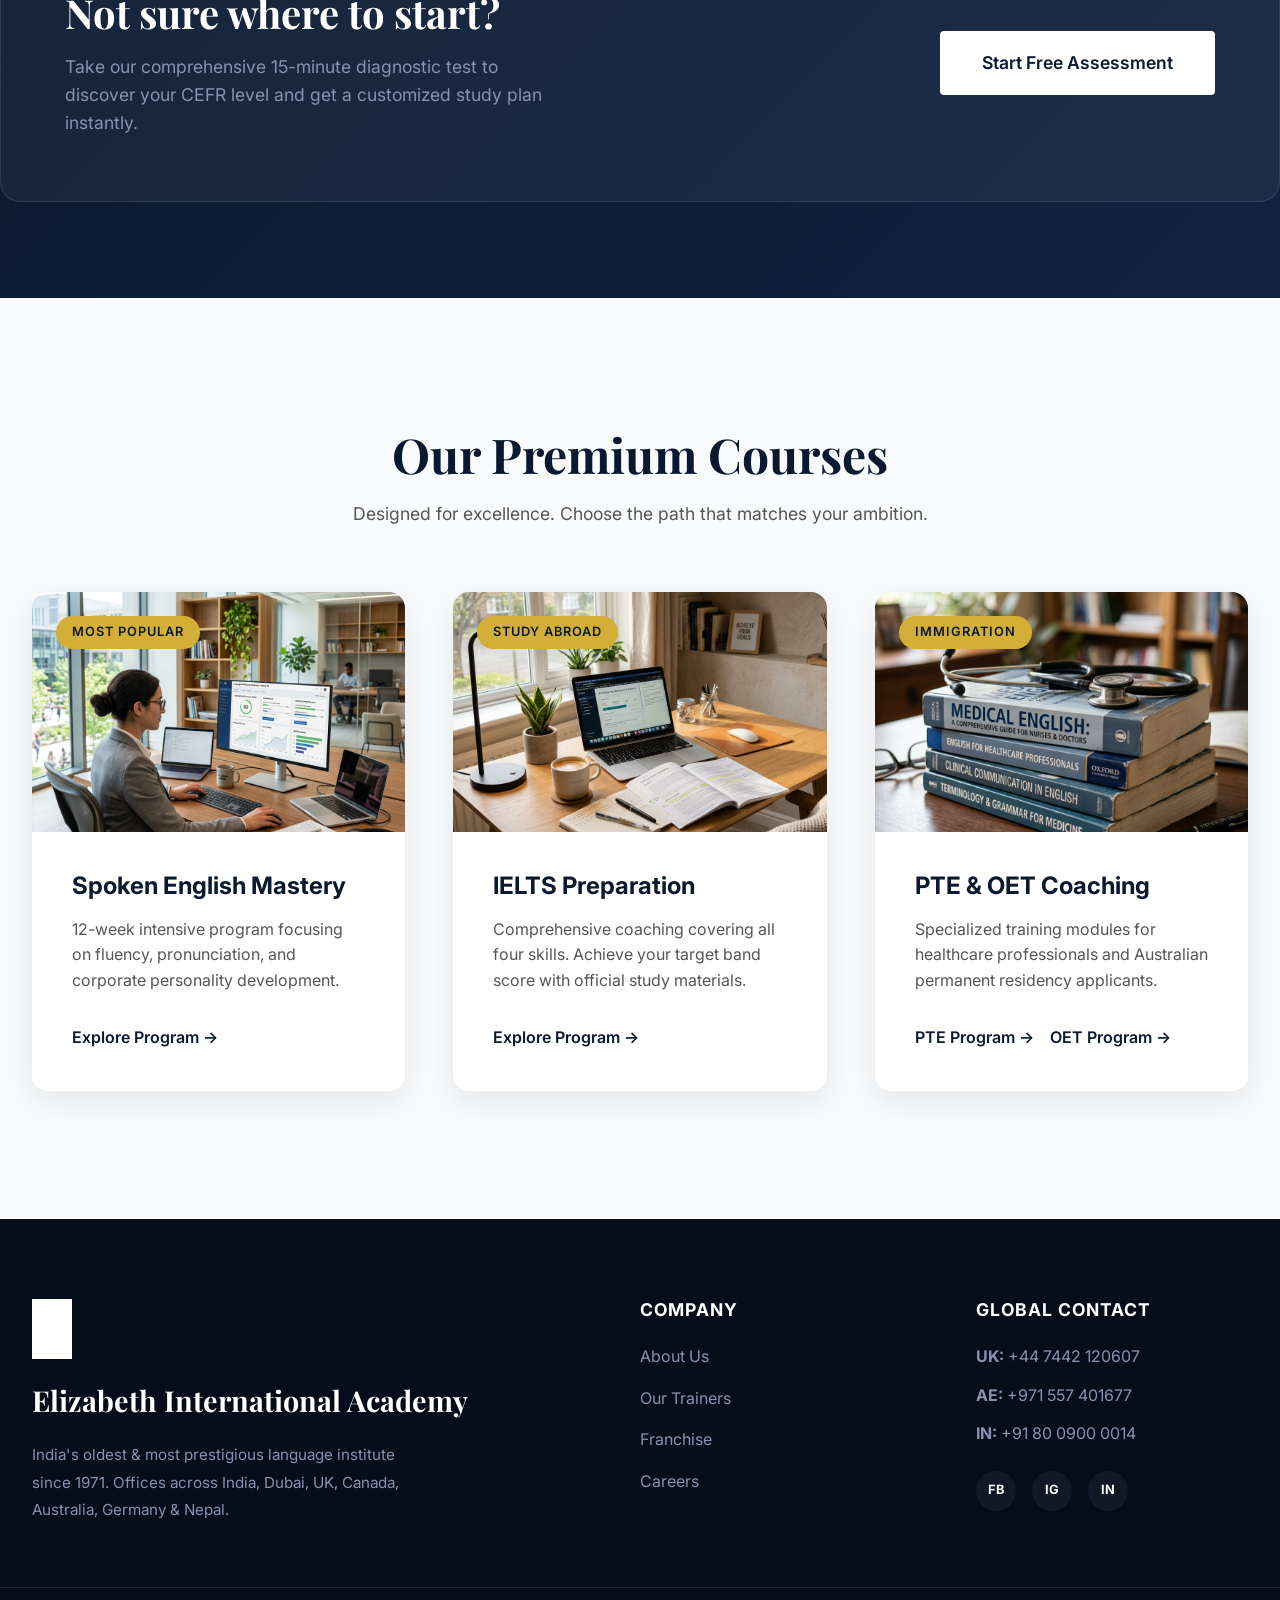
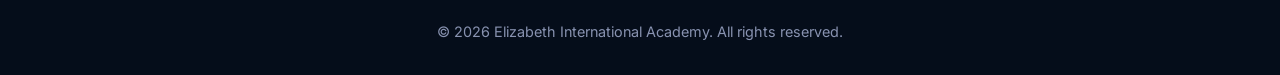
==== commit 8ad46bd0: "Add files via upload" ====
--- a/index.html
+++ b/index.html
@@ -26,7 +26,7 @@
                 </ul>
             </nav>
             <div class="nav-actions">
-                <a href="#level-test" class="btn btn-outline">Take Level Test</a>
+                <a href="assessment.html" class="btn btn-outline">Take Level Test</a>
                 <a href="#book-demo" class="btn btn-primary">Book a Demo</a>
                 <button class="mobile-toggle" id="mobile-toggle" aria-label="Toggle Menu">
                     <span></span><span></span><span></span>
@@ -91,7 +91,7 @@
                 <p>Take our comprehensive 15-minute diagnostic test to discover your CEFR level and get a customized study plan instantly.</p>
             </div>
             <div class="funnel-action">
-                <a href="#test" class="btn btn-white btn-large">Start Free Assessment</a>
+                <a href="assessment.html" class="btn btn-white btn-large">Start Free Assessment</a>
             </div>
         </div>
     </section>
@@ -128,7 +128,7 @@
                 </article>
                 <!-- Course 3 -->
                 <article class="course-card">
-                    <div class="course-image" style="background-color: var(--color-navy-light);">
+                    <div class="course-image pte-oet-img">
                         <div class="course-tag">Immigration</div>
                     </div>
                     <div class="course-content">
@@ -201,7 +201,7 @@
                 </div>
                 <div class="form-group">
                     <label for="phone">Phone Number</label>
-                    <input type="tel" id="phone" name="phone" required placeholder="+1 234 567 8900">
+                    <input type="tel" id="phone" name="phone" required placeholder="+91 98765 43210" pattern="[+0-9 ]+">
                 </div>
                 <div class="form-group">
                     <label for="course">Interested Course</label>
--- a/style.css
+++ b/style.css
@@ -224,6 +224,7 @@
 }
 .ielts-img { background-image: url('./assets/images/course_ielts_1775145860588.png'); }
 .pte-img { background-image: url('./assets/images/course_pte_1775145916869.png'); }
+.pte-oet-img { background-image: url('./assets/images/course_pte_oet.png'); }
 
 .course-tag {
     position: absolute; top: 1.5rem; left: 1.5rem;
@@ -326,6 +327,27 @@
 .timeline-item h4 { font-size: 1.2rem; margin-bottom: 0.5rem; font-family: var(--font-body); }
 .timeline-item p { color: #555; }
 
+/* Quiz Styling */
+.quiz-screen { animation: fadeIn 0.5s ease; }
+@keyframes fadeIn { from { opacity: 0; transform: translateY(10px); } to { opacity: 1; transform: translateY(0); } }
+
+.progress-bar-container { width: 100%; height: 8px; background: #eee; border-radius: 10px; margin-bottom: 1rem; overflow: hidden; }
+.progress-bar { height: 100%; background: var(--color-gold); width: 0%; transition: width 0.3s ease; }
+
+.options-grid { display: flex; flex-direction: column; gap: 1rem; }
+.quiz-option { 
+    background: #fff; border: 2px solid #eaeaea; padding: 1rem; text-align: left;
+    border-radius: 8px; font-size: 1.1rem; cursor: pointer; transition: var(--transition);
+    font-family: var(--font-body); color: var(--color-text);
+}
+.quiz-option:hover { border-color: var(--color-gold); background: rgba(212, 175, 55, 0.05); }
+
+.level-badge { 
+    display: inline-block; padding: 2rem 4rem; background: var(--color-navy); 
+    border-radius: 20px; color: var(--color-white); margin-bottom: 1.5rem;
+    box-shadow: 0 15px 30px rgba(10,25,47,0.2);
+}
+
 /* Responsive adjustments */
 @media (max-width: 900px) {
     .course-layout-grid { grid-template-columns: 1fr; }
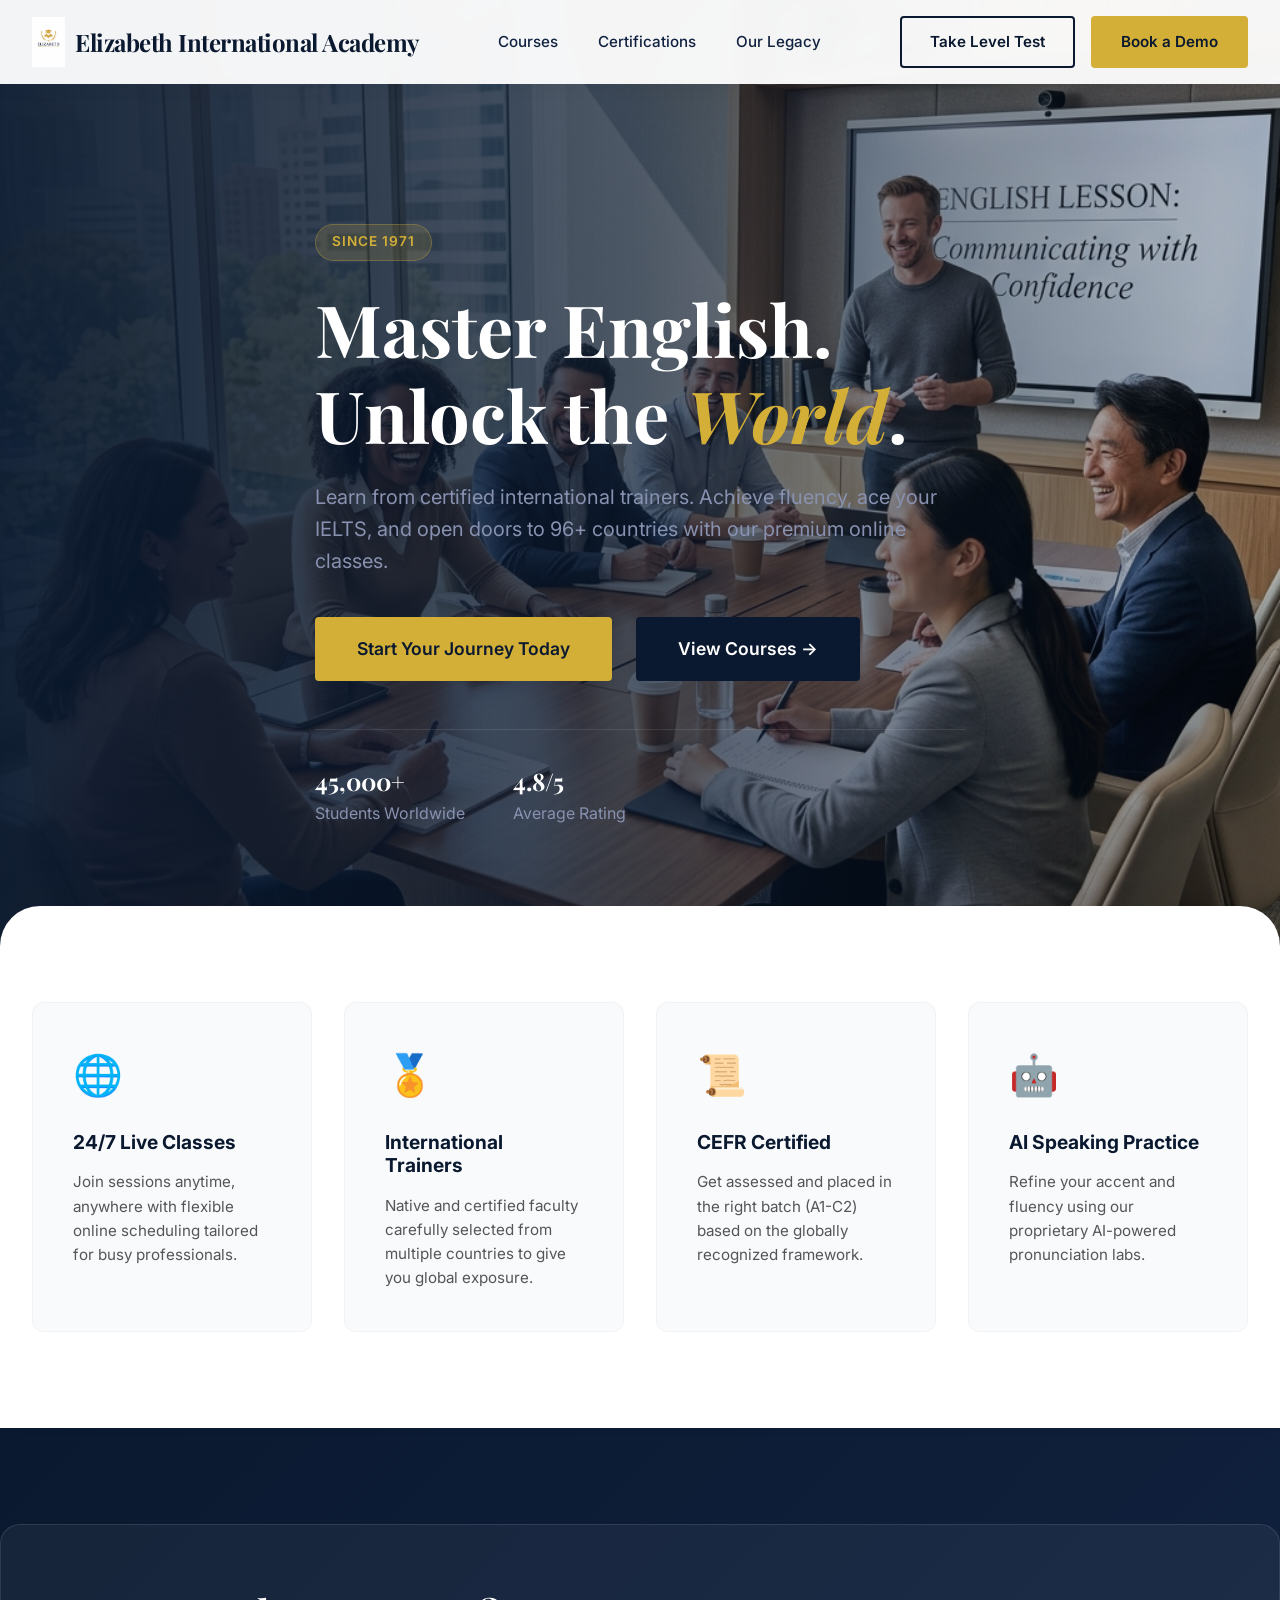
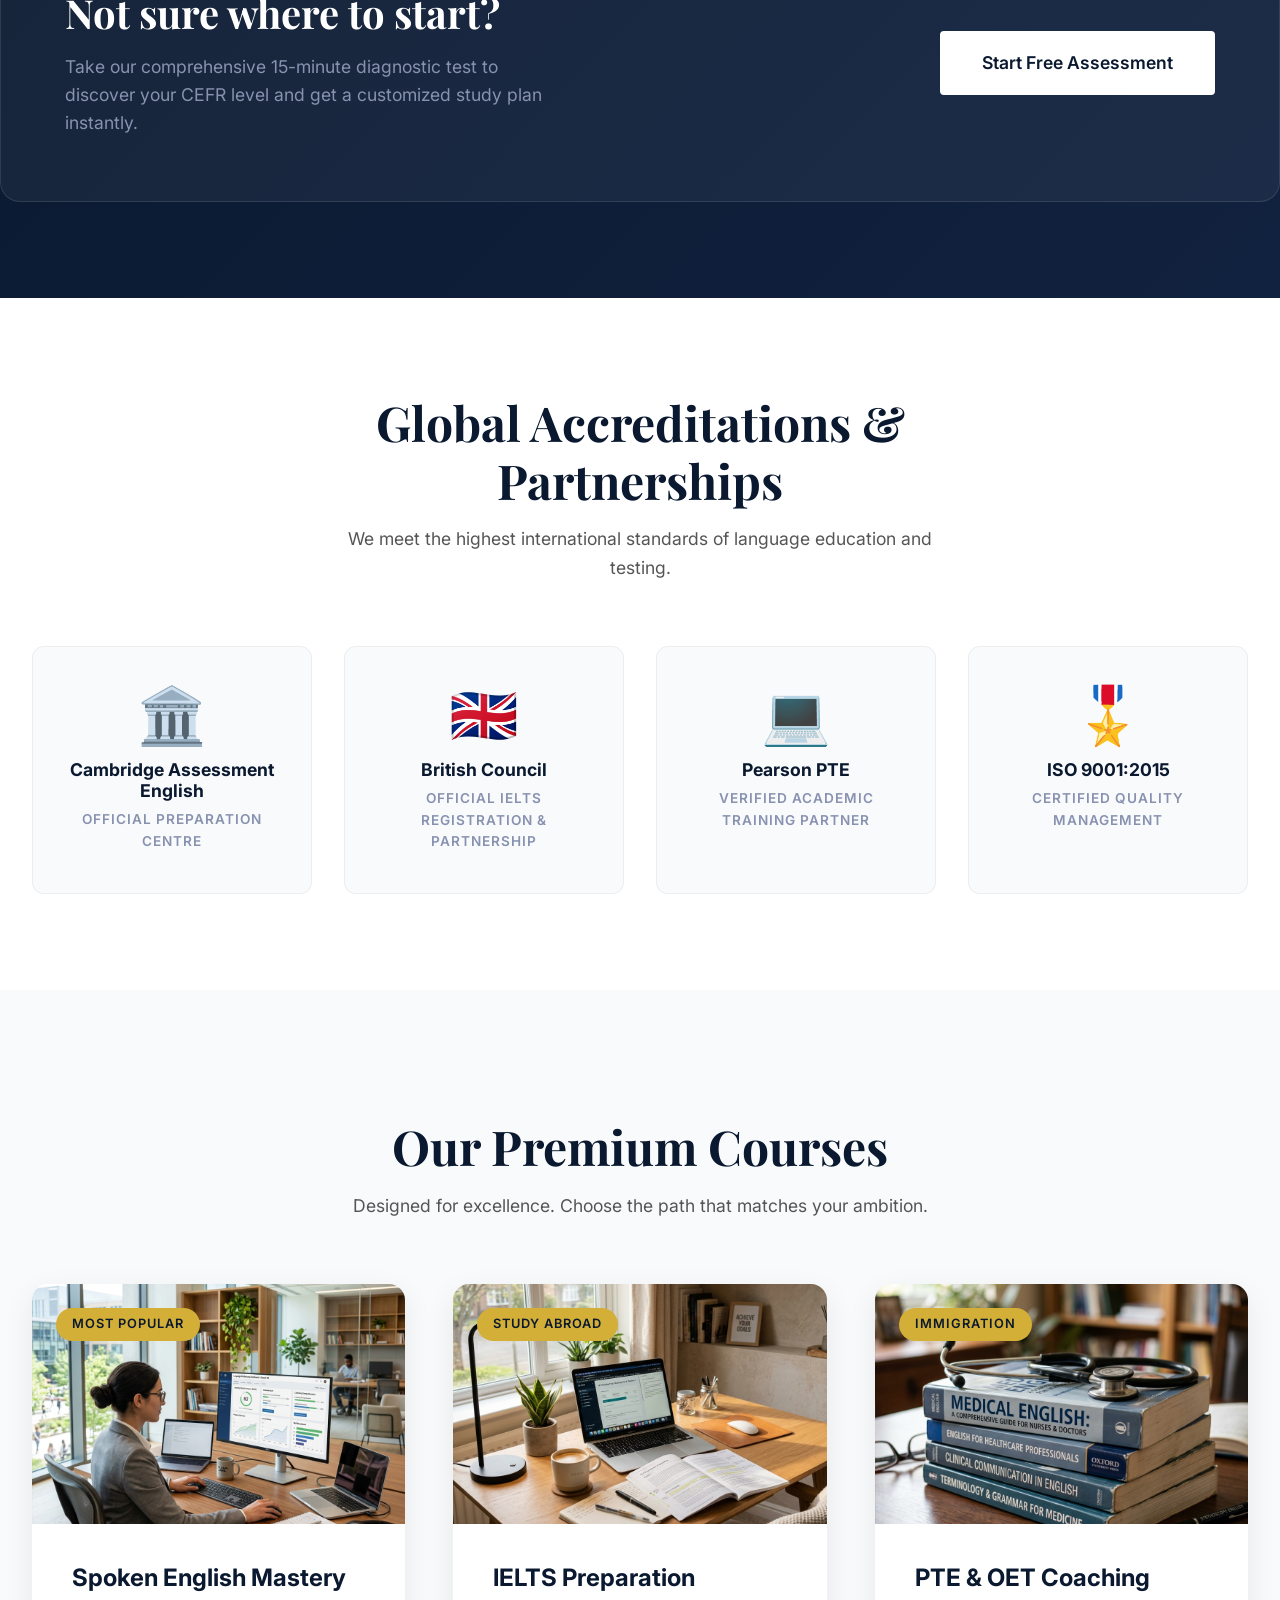
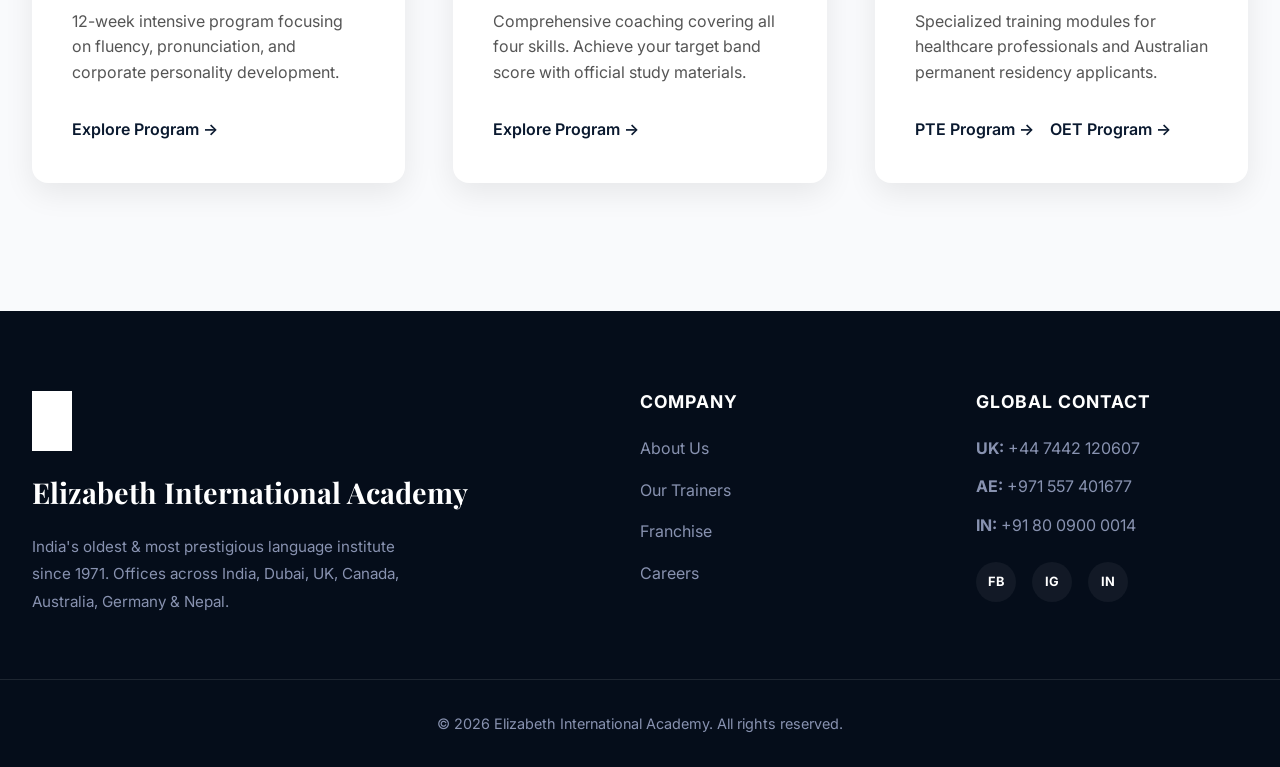
==== commit 9af48534: "Add files via upload" ====
--- a/index.html
+++ b/index.html
@@ -96,6 +96,38 @@
         </div>
     </section>
 
+    <!-- Certifications & Partnerships -->
+    <section class="certifications-section" id="certifications">
+        <div class="container">
+            <div class="section-header">
+                <h2>Global Accreditations & Partnerships</h2>
+                <p>We meet the highest international standards of language education and testing.</p>
+            </div>
+            <div class="cert-grid">
+                <div class="cert-card">
+                    <div class="cert-icon" style="color: #b31b1b;">🏛️</div>
+                    <h4>Cambridge Assessment English</h4>
+                    <p>Official Preparation Centre</p>
+                </div>
+                <div class="cert-card">
+                    <div class="cert-icon" style="color: #004fb6;">🇬🇧</div>
+                    <h4>British Council</h4>
+                    <p>Official IELTS Registration & Partnership</p>
+                </div>
+                <div class="cert-card">
+                    <div class="cert-icon" style="color: #007fa3;">💻</div>
+                    <h4>Pearson PTE</h4>
+                    <p>Verified Academic Training Partner</p>
+                </div>
+                <div class="cert-card">
+                    <div class="cert-icon" style="color: #d4af37;">🎖️</div>
+                    <h4>ISO 9001:2015</h4>
+                    <p>Certified Quality Management</p>
+                </div>
+            </div>
+        </div>
+    </section>
+
     <!-- Course Catalog -->
     <section class="courses" id="courses">
         <div class="container">
--- a/style.css
+++ b/style.css
@@ -348,6 +348,55 @@
     box-shadow: 0 15px 30px rgba(10,25,47,0.2);
 }
 
+/* Certifications Section */
+.certifications-section {
+    padding: 6rem 0;
+    background-color: var(--color-white);
+}
+
+.cert-grid {
+    display: grid;
+    grid-template-columns: repeat(auto-fit, minmax(240px, 1fr));
+    gap: 2rem;
+    margin-top: 3rem;
+}
+
+.cert-card {
+    background: var(--color-offwhite);
+    padding: 2.5rem 1.5rem;
+    border-radius: 12px;
+    text-align: center;
+    border: 1px solid rgba(0,0,0,0.05);
+    transition: var(--transition);
+}
+
+.cert-card:hover {
+    transform: translateY(-10px);
+    box-shadow: var(--shadow-hover);
+    background: var(--color-white);
+    border-color: var(--color-gold);
+}
+
+.cert-icon {
+    font-size: 3.5rem;
+    margin-bottom: 1rem;
+    line-height: 1;
+}
+
+.cert-card h4 {
+    font-size: 1.1rem;
+    margin-bottom: 0.5rem;
+    font-family: var(--font-body);
+}
+
+.cert-card p {
+    font-size: 0.85rem;
+    color: var(--color-gray);
+    text-transform: uppercase;
+    letter-spacing: 1px;
+    font-weight: 600;
+}
+
 /* Responsive adjustments */
 @media (max-width: 900px) {
     .course-layout-grid { grid-template-columns: 1fr; }
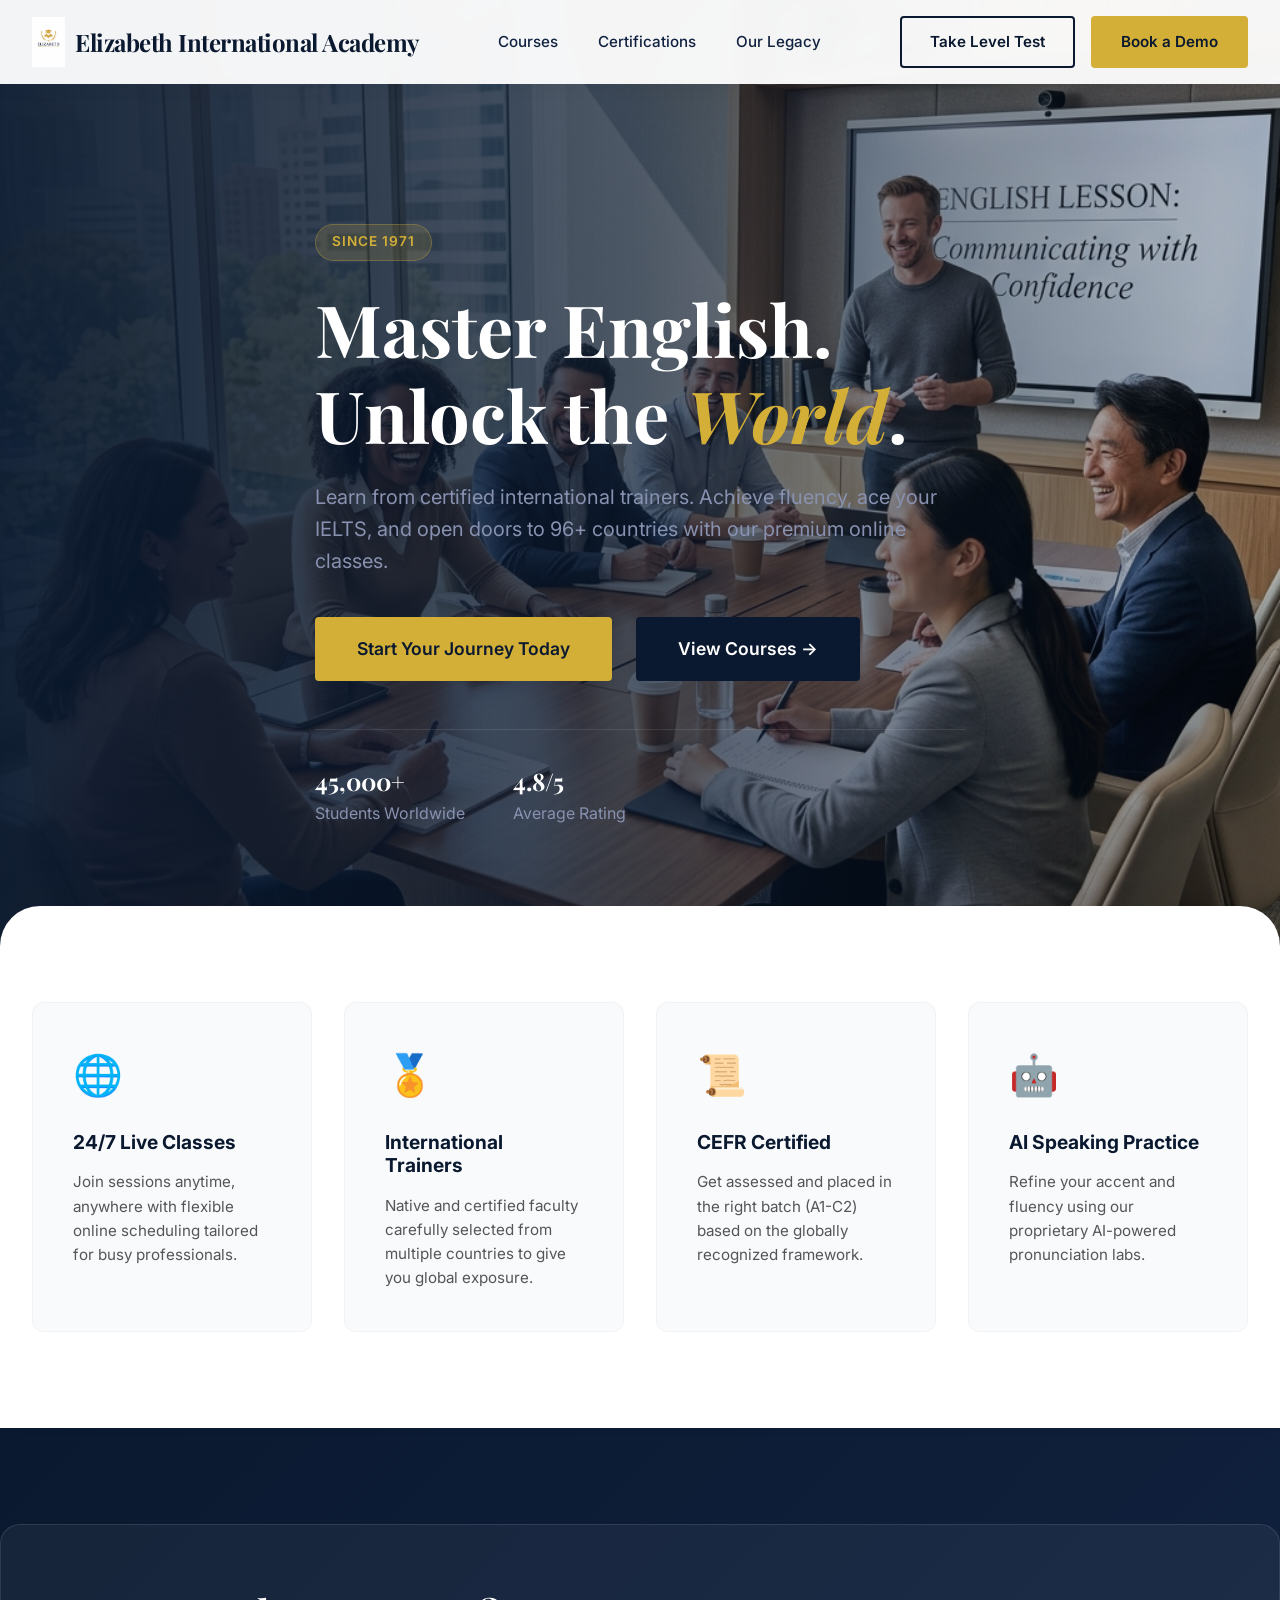
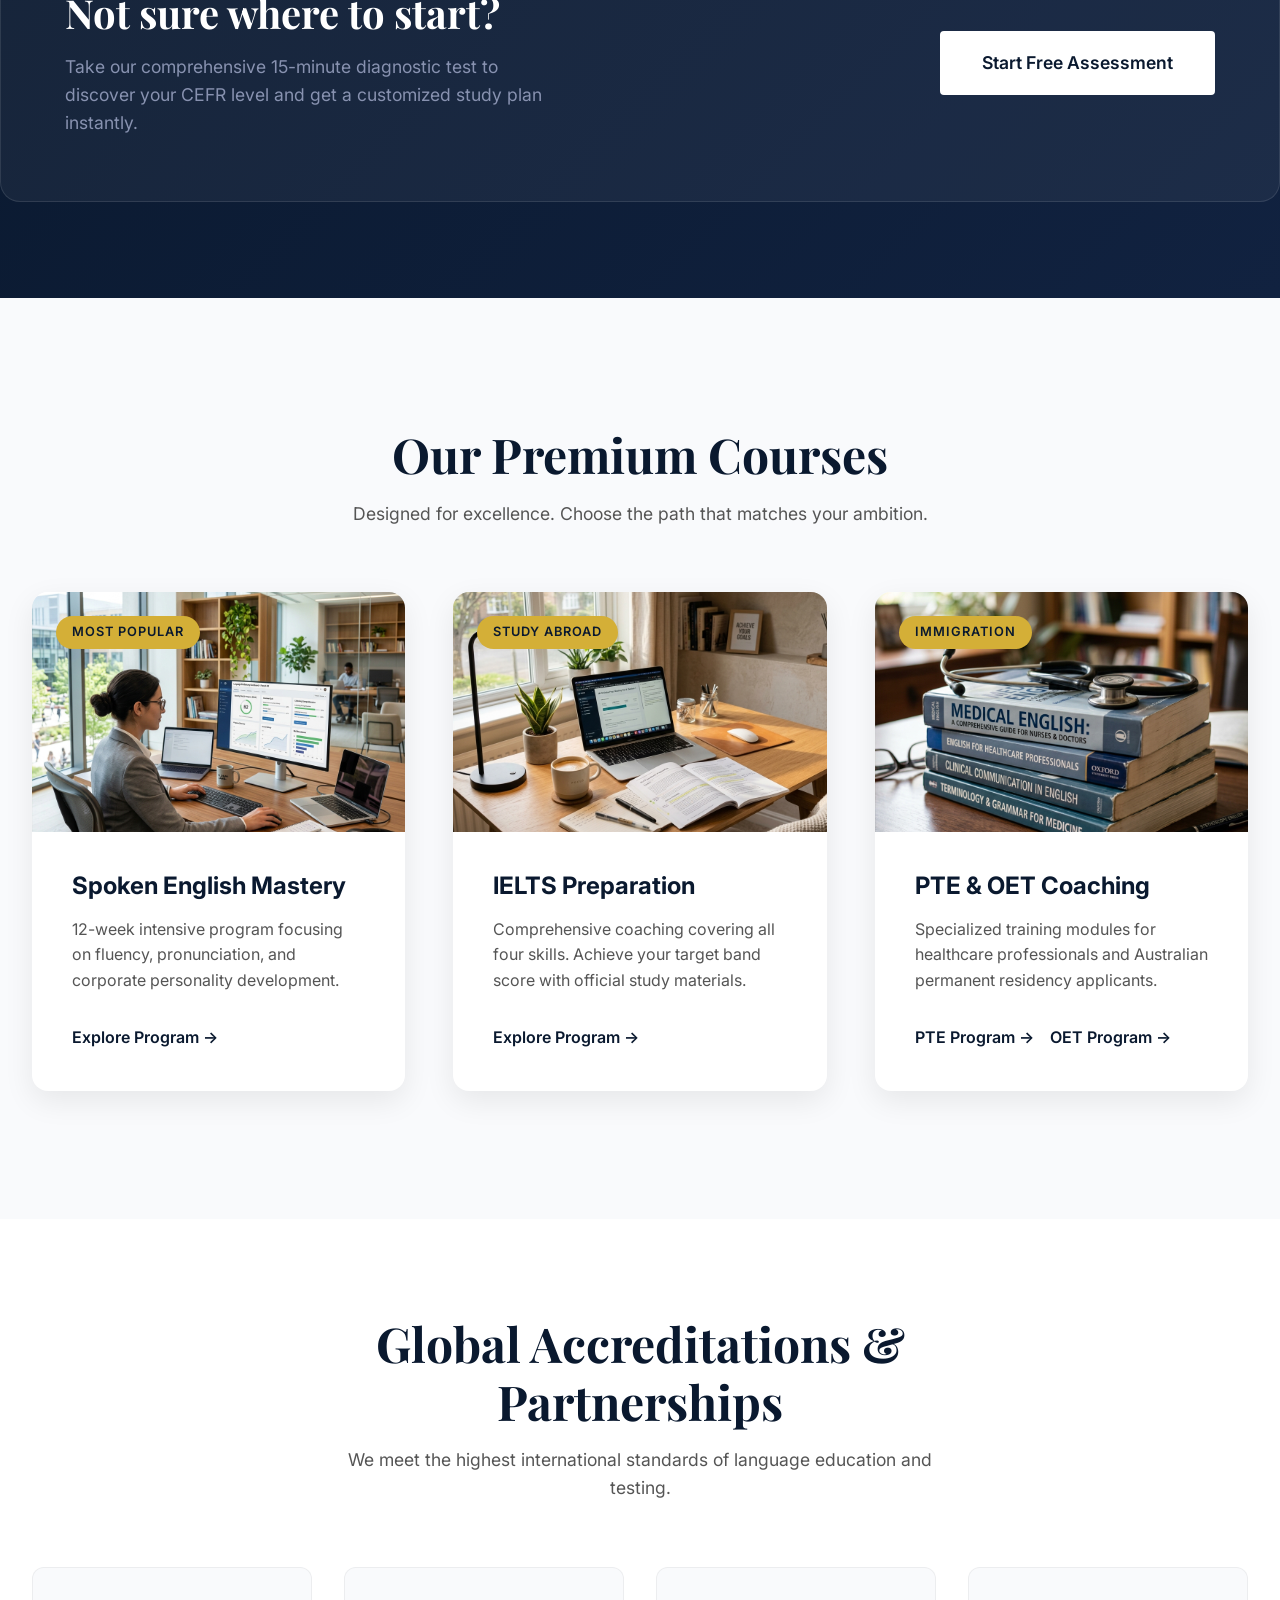
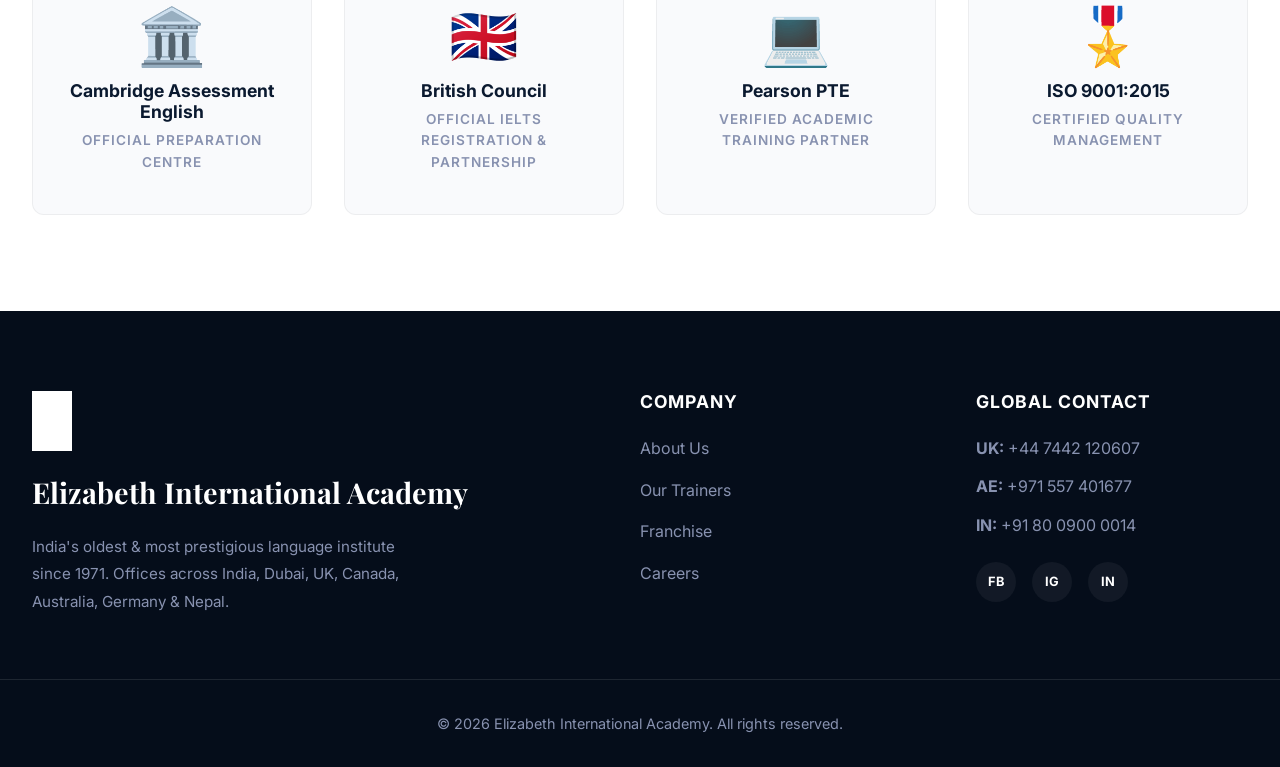
==== commit 0a98cdc4: "Add files via upload" ====
--- a/index.html
+++ b/index.html
@@ -96,38 +96,6 @@
         </div>
     </section>
 
-    <!-- Certifications & Partnerships -->
-    <section class="certifications-section" id="certifications">
-        <div class="container">
-            <div class="section-header">
-                <h2>Global Accreditations & Partnerships</h2>
-                <p>We meet the highest international standards of language education and testing.</p>
-            </div>
-            <div class="cert-grid">
-                <div class="cert-card">
-                    <div class="cert-icon" style="color: #b31b1b;">🏛️</div>
-                    <h4>Cambridge Assessment English</h4>
-                    <p>Official Preparation Centre</p>
-                </div>
-                <div class="cert-card">
-                    <div class="cert-icon" style="color: #004fb6;">🇬🇧</div>
-                    <h4>British Council</h4>
-                    <p>Official IELTS Registration & Partnership</p>
-                </div>
-                <div class="cert-card">
-                    <div class="cert-icon" style="color: #007fa3;">💻</div>
-                    <h4>Pearson PTE</h4>
-                    <p>Verified Academic Training Partner</p>
-                </div>
-                <div class="cert-card">
-                    <div class="cert-icon" style="color: #d4af37;">🎖️</div>
-                    <h4>ISO 9001:2015</h4>
-                    <p>Certified Quality Management</p>
-                </div>
-            </div>
-        </div>
-    </section>
-
     <!-- Course Catalog -->
     <section class="courses" id="courses">
         <div class="container">
@@ -172,6 +140,38 @@
                         </div>
                     </div>
                 </article>
+            </div>
+        </div>
+    </section>
+
+    <!-- Certifications & Partnerships -->
+    <section class="certifications-section" id="certifications">
+        <div class="container">
+            <div class="section-header">
+                <h2>Global Accreditations & Partnerships</h2>
+                <p>We meet the highest international standards of language education and testing.</p>
+            </div>
+            <div class="cert-grid">
+                <div class="cert-card">
+                    <div class="cert-icon" style="color: #b31b1b;">🏛️</div>
+                    <h4>Cambridge Assessment English</h4>
+                    <p>Official Preparation Centre</p>
+                </div>
+                <div class="cert-card">
+                    <div class="cert-icon" style="color: #004fb6;">🇬🇧</div>
+                    <h4>British Council</h4>
+                    <p>Official IELTS Registration & Partnership</p>
+                </div>
+                <div class="cert-card">
+                    <div class="cert-icon" style="color: #007fa3;">💻</div>
+                    <h4>Pearson PTE</h4>
+                    <p>Verified Academic Training Partner</p>
+                </div>
+                <div class="cert-card">
+                    <div class="cert-icon" style="color: #d4af37;">🎖️</div>
+                    <h4>ISO 9001:2015</h4>
+                    <p>Certified Quality Management</p>
+                </div>
             </div>
         </div>
     </section>
